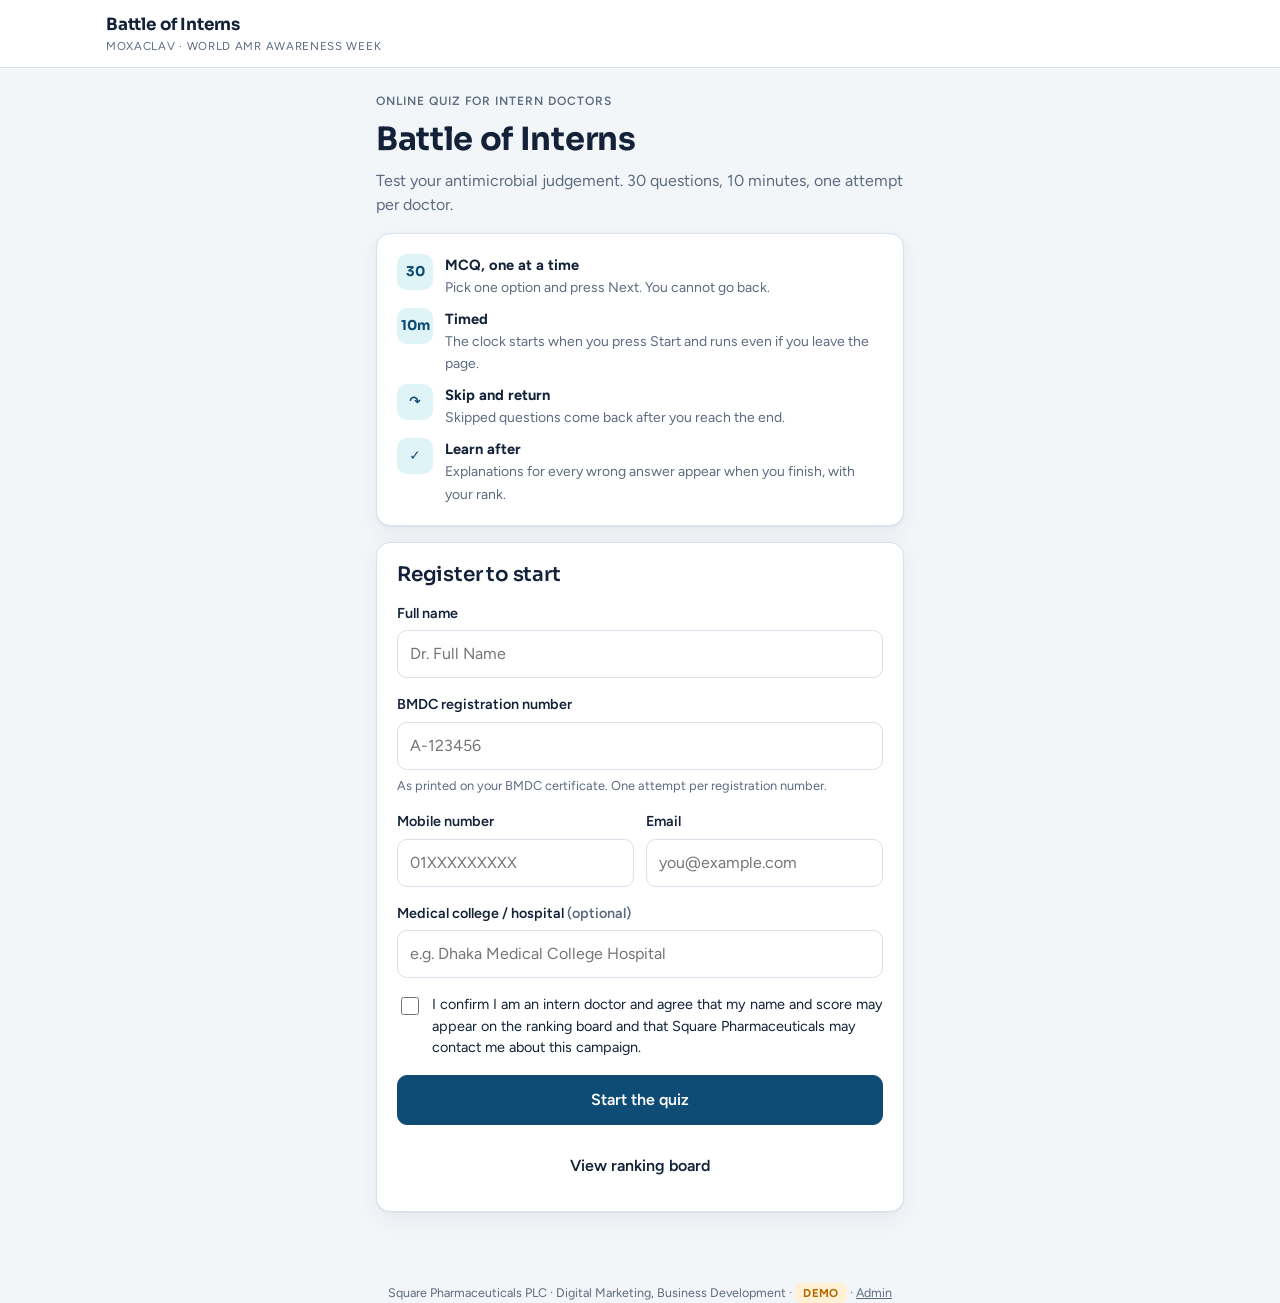
==== index.html @ dc99b6e1 "Serve the demo on GitHub Pages at the project root Co-Authored-By: Claude Fable 5.1 <noreply@anthrop" ====
<!doctype html>
<html lang="en">
<head>
<meta charset="utf-8">
<meta name="viewport" content="width=device-width, initial-scale=1, viewport-fit=cover">
<meta name="robots" content="noindex">
<title>Battle of Interns (demo)</title>
<link rel="stylesheet" href="https://fonts.googleapis.com/css2?family=Sora:wght@600;700&family=Figtree:wght@400;500;600&display=swap">
<style>
/* Battle of Interns. Layout: one centred column (560px) for the quiz flow, a wider
   column (1100px) for admin. Clinical, quiet surfaces; one accent for actions. */
:root {
  --bg: #f3f6f9;
  --surface: #ffffff;
  --surface-2: #e9eef4;
  --fg: #132238;
  --muted: #5d6b80;
  --line: #d9e0ea;
  --primary: #0f4c75;
  --primary-ink: #ffffff;
  --accent: #1b9aaa;
  --accent-soft: #dff4f6;
  --good: #1b7f4b;
  --good-soft: #e3f4ea;
  --warn: #b26a00;
  --warn-soft: #fff1d6;
  --bad: #b42323;
  --bad-soft: #fde8e8;
  --shadow: 0 1px 2px rgba(19, 34, 56, 0.06), 0 8px 24px rgba(19, 34, 56, 0.06);
  --font-display: "Sora", "Segoe UI", system-ui, sans-serif;
  --font-body: "Figtree", "Segoe UI", system-ui, sans-serif;
  --radius: 14px;
}
@media (prefers-color-scheme: dark) {
  :root:not([data-theme="light"]) {
    --bg: #0e1520; --surface: #172131; --surface-2: #1f2b3d; --fg: #e7edf5; --muted: #9aa8bc;
    --line: #2a3850; --primary: #3f8fc4; --primary-ink: #ffffff; --accent: #4fc3cf; --accent-soft: #15353b;
    --good: #4ccb86; --good-soft: #163626; --warn: #f0b24a; --warn-soft: #3a2a0d; --bad: #f08080; --bad-soft: #3d1a1a;
    --shadow: 0 1px 2px rgba(0,0,0,.4), 0 8px 24px rgba(0,0,0,.35);
    color-scheme: dark;
  }
}
:root[data-theme="dark"] {
  --bg: #0e1520; --surface: #172131; --surface-2: #1f2b3d; --fg: #e7edf5; --muted: #9aa8bc;
  --line: #2a3850; --primary: #3f8fc4; --primary-ink: #ffffff; --accent: #4fc3cf; --accent-soft: #15353b;
  --good: #4ccb86; --good-soft: #163626; --warn: #f0b24a; --warn-soft: #3a2a0d; --bad: #f08080; --bad-soft: #3d1a1a;
  --shadow: 0 1px 2px rgba(0,0,0,.4), 0 8px 24px rgba(0,0,0,.35);
  color-scheme: dark;
}

* { box-sizing: border-box; }
html, body { height: 100%; }
body {
  margin: 0; background: var(--bg); color: var(--fg);
  font-family: var(--font-body); font-size: 16px; line-height: 1.5;
  -webkit-font-smoothing: antialiased;
}
h1, h2, h3 { font-family: var(--font-display); line-height: 1.2; margin: 0; text-wrap: balance; letter-spacing: -0.01em; }
h1 { font-size: 1.75rem; font-weight: 700; }
h2 { font-size: 1.25rem; font-weight: 600; }
h3 { font-size: 1rem; font-weight: 600; }
p { margin: 0; }
a { color: var(--primary); }
button { font: inherit; }
:focus-visible { outline: 3px solid var(--accent); outline-offset: 2px; }
.num { font-variant-numeric: tabular-nums; }
.muted { color: var(--muted); }
.small { font-size: 0.875rem; }
.eyebrow { font-size: 0.75rem; text-transform: uppercase; letter-spacing: 0.08em; font-weight: 600; color: var(--muted); }

/* Shell */
.topbar {
  position: sticky; top: env(safe-area-inset-top, 0px); z-index: 5;
  background: var(--surface); border-bottom: 1px solid var(--line);
}
.topbar-in {
  max-width: 1100px; margin: 0 auto; padding: 12px 16px;
  display: flex; align-items: center; justify-content: space-between; gap: 12px;
}
.brand { display: flex; flex-direction: column; gap: 1px; min-width: 0; }
.brand-name { font-family: var(--font-display); font-weight: 700; font-size: 1.05rem; letter-spacing: -0.01em; }
.brand-sub { font-size: 0.72rem; color: var(--muted); letter-spacing: 0.06em; text-transform: uppercase; }
.topbar .pill { flex-shrink: 0; }
.wrap { max-width: 560px; margin: 0 auto; padding-block: 24px 48px; padding-inline: 16px; }
.wrap.wide { max-width: 1100px; }
.stack { display: flex; flex-direction: column; gap: 16px; }
.stack-sm { display: flex; flex-direction: column; gap: 8px; }
.row { display: flex; gap: 12px; align-items: center; flex-wrap: wrap; }
.row.between { justify-content: space-between; }
.row.end { justify-content: flex-end; }
.grow { flex: 1 1 auto; min-width: 0; }

.card { background: var(--surface); border: 1px solid var(--line); border-radius: var(--radius); padding: 20px; box-shadow: var(--shadow); }
.card.flat { box-shadow: none; }
.card.tint { background: var(--accent-soft); border-color: transparent; box-shadow: none; }

/* Buttons */
.btn {
  display: inline-flex; align-items: center; justify-content: center; gap: 8px;
  padding: 12px 18px; border-radius: 10px; border: 1px solid var(--line);
  background: var(--surface); color: var(--fg); font-weight: 600; cursor: pointer;
  text-decoration: none; min-height: 44px; transition: background .15s, transform .05s;
}
.btn:hover { background: var(--surface-2); }
.btn:active { transform: translateY(1px); }
.btn:disabled { opacity: .5; cursor: not-allowed; }
.btn.primary { background: var(--primary); border-color: var(--primary); color: var(--primary-ink); }
.btn.primary:hover { filter: brightness(1.08); background: var(--primary); }
.btn.danger { color: var(--bad); border-color: var(--bad); background: transparent; }
.btn.danger:hover { background: var(--bad-soft); }
.btn.ghost { border-color: transparent; background: transparent; }
.btn.ghost:hover { background: var(--surface-2); }
.btn.sm { padding: 7px 12px; min-height: 34px; font-size: 0.875rem; border-radius: 8px; }
.btn.block { width: 100%; }

/* Forms */
.field { display: flex; flex-direction: column; gap: 6px; }
.field label { font-weight: 600; font-size: 0.9rem; }
.field .hint { font-size: 0.8rem; color: var(--muted); }
.field .err { font-size: 0.8rem; color: var(--bad); }
.input, select.input, textarea.input {
  width: 100%; padding: 11px 12px; border-radius: 10px; border: 1px solid var(--line);
  background: var(--surface); color: var(--fg); font: inherit; min-height: 44px;
}
textarea.input { min-height: 88px; resize: vertical; }
.input:focus { border-color: var(--accent); outline: none; box-shadow: 0 0 0 3px var(--accent-soft); }
.field.invalid .input { border-color: var(--bad); }
.check { display: flex; gap: 10px; align-items: flex-start; font-size: 0.9rem; }
.check input { width: 18px; height: 18px; margin-top: 3px; flex-shrink: 0; }
.grid-2 { display: grid; grid-template-columns: repeat(2, minmax(0, 1fr)); gap: 12px; }
.grid-3 { display: grid; grid-template-columns: repeat(3, minmax(0, 1fr)); gap: 12px; }
.grid-4 { display: grid; grid-template-columns: repeat(4, minmax(0, 1fr)); gap: 12px; }
@media (max-width: 640px) { .grid-2, .grid-3, .grid-4 { grid-template-columns: 1fr 1fr; } .grid-2 { grid-template-columns: 1fr; } .card { padding: 16px; } }

/* Pills and alerts */
.pill { display: inline-flex; align-items: center; gap: 6px; padding: 4px 10px; border-radius: 999px; font-size: 0.78rem; font-weight: 600; background: var(--surface-2); color: var(--muted); white-space: nowrap; }
.pill.good { background: var(--good-soft); color: var(--good); }
.pill.warn { background: var(--warn-soft); color: var(--warn); }
.pill.bad { background: var(--bad-soft); color: var(--bad); }
.pill.accent { background: var(--accent-soft); color: var(--primary); }
.alert { padding: 12px 14px; border-radius: 10px; font-size: 0.9rem; border: 1px solid transparent; }
.alert.bad { background: var(--bad-soft); color: var(--bad); }
.alert.good { background: var(--good-soft); color: var(--good); }
.alert.warn { background: var(--warn-soft); color: var(--warn); }
.alert.info { background: var(--accent-soft); color: var(--fg); }

/* Welcome */
.hero { display: flex; flex-direction: column; gap: 10px; }
.hero h1 { font-size: 2rem; }
.rules { display: grid; gap: 10px; }
.rule { display: grid; grid-template-columns: 36px 1fr; gap: 12px; align-items: start; font-size: 0.92rem; }
.rule-ic { width: 36px; height: 36px; border-radius: 10px; background: var(--accent-soft); color: var(--primary); display: grid; place-items: center; font-family: var(--font-display); font-weight: 700; font-size: 0.85rem; }

/* Quiz */
.quiz-head { display: flex; align-items: center; justify-content: space-between; gap: 12px; }
.timer { font-family: var(--font-display); font-weight: 700; font-size: 1.5rem; letter-spacing: 0.02em; display: inline-flex; align-items: center; gap: 8px; }
.timer.warn { color: var(--warn); }
.timer.bad { color: var(--bad); }
.timer-dot { width: 8px; height: 8px; border-radius: 50%; background: currentColor; animation: blink 1s steps(2) infinite; }
@keyframes blink { 50% { opacity: 0.25; } }
@media (prefers-reduced-motion: reduce) { .timer-dot { animation: none; } }
.progress { height: 6px; border-radius: 999px; background: var(--surface-2); overflow: hidden; }
.progress > i { display: block; height: 100%; background: var(--accent); width: 0; transition: width .25s; }
.qtext { font-size: 1.1rem; font-weight: 600; line-height: 1.45; }
.options { display: grid; gap: 10px; }
.opt {
  display: grid; grid-template-columns: 32px 1fr; gap: 12px; align-items: center; text-align: left;
  width: 100%; padding: 12px 14px; border-radius: 12px; border: 1.5px solid var(--line);
  background: var(--surface); color: var(--fg); cursor: pointer; font: inherit; line-height: 1.4;
}
.opt:hover { border-color: var(--accent); background: var(--accent-soft); }
.opt .key { width: 32px; height: 32px; border-radius: 8px; background: var(--surface-2); display: grid; place-items: center; font-family: var(--font-display); font-weight: 700; font-size: 0.85rem; }
.opt.selected { border-color: var(--primary); background: var(--accent-soft); }
.opt.selected .key { background: var(--primary); color: var(--primary-ink); }
.opt.correct { border-color: var(--good); background: var(--good-soft); }
.opt.correct .key { background: var(--good); color: #fff; }
.opt.wrong { border-color: var(--bad); background: var(--bad-soft); }
.opt.wrong .key { background: var(--bad); color: #fff; }
.opt[disabled] { cursor: default; }
.qnav { display: flex; gap: 10px; }
.qnav .btn { flex: 1; }
.dots { display: flex; flex-wrap: wrap; gap: 5px; }
.dot { width: 14px; height: 14px; border-radius: 4px; background: var(--surface-2); border: 1px solid var(--line); }
.dot.done { background: var(--accent); border-color: var(--accent); }
.dot.skip { background: var(--warn-soft); border-color: var(--warn); }
.dot.now { outline: 2px solid var(--primary); outline-offset: 1px; }

/* Result */
.score-tile { display: grid; grid-template-columns: auto 1fr; gap: 18px; align-items: center; }
.score-big { font-family: var(--font-display); font-size: 3rem; font-weight: 700; line-height: 1; }
.score-big small { font-size: 1.1rem; color: var(--muted); font-weight: 600; }
.stat-row { display: grid; grid-template-columns: repeat(4, 1fr); gap: 8px; }
.stat { background: var(--surface-2); border-radius: 10px; padding: 10px 4px; text-align: center; min-width: 0; }
.stat b { display: block; font-family: var(--font-display); font-size: 1.1rem; }
.stat span { font-size: 0.72rem; color: var(--muted); text-transform: uppercase; letter-spacing: 0.05em; }
.review { display: grid; gap: 12px; }
.review-item { border-left: 3px solid var(--bad); padding-left: 14px; display: grid; gap: 8px; }
.review-item.ok { border-left-color: var(--good); }
.review-item .explain { background: var(--surface-2); border-radius: 10px; padding: 10px 12px; font-size: 0.9rem; }
.tabs { display: flex; gap: 4px; border-bottom: 1px solid var(--line); overflow-x: auto; }
.tab { padding: 10px 14px; border: 0; background: transparent; color: var(--muted); font-weight: 600; cursor: pointer; border-bottom: 2px solid transparent; margin-bottom: -1px; white-space: nowrap; }
.tab.active { color: var(--primary); border-bottom-color: var(--primary); }

/* Leaderboard */
.board { display: grid; gap: 6px; }
.board-row { display: grid; grid-template-columns: 40px 1fr auto; gap: 12px; align-items: center; padding: 10px 12px; border-radius: 10px; background: var(--surface); border: 1px solid var(--line); }
.board-row.me { border-color: var(--primary); background: var(--accent-soft); }
.board-row .rank { font-family: var(--font-display); font-weight: 700; color: var(--muted); }
.board-row.top .rank { color: var(--warn); }
.board-row .who { min-width: 0; }
.board-row .who b { display: block; overflow: hidden; text-overflow: ellipsis; white-space: nowrap; }
.board-row .who span { font-size: 0.78rem; color: var(--muted); }
.board-row .sc { text-align: right; }
.board-row .sc b { font-family: var(--font-display); font-size: 1.1rem; display: block; }
.board-row .sc span { font-size: 0.75rem; color: var(--muted); }

/* Tables (admin) */
.table-wrap { overflow-x: auto; border: 1px solid var(--line); border-radius: 10px; }
table { width: 100%; border-collapse: collapse; font-size: 0.875rem; }
th, td { padding: 10px 12px; text-align: left; border-bottom: 1px solid var(--line); vertical-align: top; }
th { font-size: 0.72rem; text-transform: uppercase; letter-spacing: 0.06em; color: var(--muted); background: var(--surface-2); white-space: nowrap; }
tr:last-child td { border-bottom: 0; }
td.actions { white-space: nowrap; }
.bar { height: 6px; background: var(--surface-2); border-radius: 999px; overflow: hidden; min-width: 80px; }
.bar > i { display: block; height: 100%; background: var(--good); }
.bar.low > i { background: var(--bad); }
.bar.mid > i { background: var(--warn); }
.kpi { background: var(--surface); border: 1px solid var(--line); border-radius: 12px; padding: 14px 16px; }
.kpi b { font-family: var(--font-display); font-size: 1.6rem; display: block; }
.kpi span { font-size: 0.78rem; color: var(--muted); }

/* Modal (in-page confirm) */
.modal-bg { position: fixed; inset: 0; background: rgba(10, 18, 30, 0.55); display: grid; place-items: center; z-index: 50; padding: 16px; }
.modal { background: var(--surface); border-radius: 16px; padding: 22px; max-width: 420px; width: 100%; box-shadow: var(--shadow); display: grid; gap: 14px; }
.toast { position: fixed; left: 50%; bottom: calc(20px + env(safe-area-inset-bottom, 0px)); transform: translateX(-50%); background: var(--fg); color: var(--bg); padding: 10px 16px; border-radius: 10px; font-size: 0.9rem; z-index: 60; max-width: calc(100% - 32px); }

.footer { text-align: center; font-size: 0.78rem; color: var(--muted); padding-top: 24px; }
.footer a { color: var(--muted); }
.demo-badge { font-size: 0.72rem; font-weight: 700; padding: 3px 8px; border-radius: 6px; background: var(--warn-soft); color: var(--warn); letter-spacing: .04em; }

</style>
</head>
<body>
<div id="app"><main class="wrap"><div class="card"><p class="muted">Loading the quiz...</p></div></main></div>
<script>window.BOI_SEED_QUESTIONS = [{"text": "Antimicrobial resistance (AMR) occurs when:", "options": {"A": "The patient becomes tolerant to an antibiotic after repeated use", "B": "Microorganisms change so that antimicrobials no longer work against them", "C": "The immune system stops responding to an infection", "D": "An antibiotic degrades before reaching the site of infection"}, "correct": "B", "explanation": "AMR is a property of the microbe, not the patient. Bacteria, viruses, fungi and parasites evolve mechanisms that make the drugs designed to kill them ineffective."}, {"text": "World AMR Awareness Week is observed every year during:", "options": {"A": "1 to 7 April", "B": "18 to 24 November", "C": "10 to 16 October", "D": "24 to 30 January"}, "correct": "B", "explanation": "WHO marks World AMR Awareness Week from 18 to 24 November each year to raise awareness and encourage best practices among the public, health workers and policy makers."}, {"text": "The role of clavulanic acid in amoxicillin-clavulanate is to:", "options": {"A": "Extend the half-life of amoxicillin", "B": "Improve the oral absorption of amoxicillin", "C": "Inhibit bacterial beta-lactamase enzymes", "D": "Reduce the renal excretion of amoxicillin"}, "correct": "C", "explanation": "Clavulanic acid has little antibacterial activity of its own. It irreversibly binds and inactivates many beta-lactamases, protecting amoxicillin from hydrolysis."}, {"text": "Amoxicillin kills bacteria by:", "options": {"A": "Inhibiting protein synthesis at the 30S ribosomal subunit", "B": "Inhibiting cell wall synthesis by binding penicillin-binding proteins", "C": "Inhibiting DNA gyrase", "D": "Disrupting the bacterial cell membrane"}, "correct": "B", "explanation": "Like all beta-lactams, amoxicillin binds penicillin-binding proteins and blocks peptidoglycan cross-linking, leading to cell lysis. It is bactericidal."}, {"text": "Which organism is intrinsically resistant to amoxicillin-clavulanate?", "options": {"A": "Streptococcus pneumoniae", "B": "Haemophilus influenzae", "C": "Pseudomonas aeruginosa", "D": "Moraxella catarrhalis"}, "correct": "C", "explanation": "Pseudomonas aeruginosa is intrinsically resistant to amoxicillin-clavulanate because of its outer membrane permeability, efflux pumps and chromosomal AmpC beta-lactamase, which clavulanate does not inhibit."}, {"text": "Which of the following is NOT one of the ESKAPE pathogens?", "options": {"A": "Klebsiella pneumoniae", "B": "Acinetobacter baumannii", "C": "Streptococcus pyogenes", "D": "Enterococcus faecium"}, "correct": "C", "explanation": "ESKAPE stands for Enterococcus faecium, Staphylococcus aureus, Klebsiella pneumoniae, Acinetobacter baumannii, Pseudomonas aeruginosa and Enterobacter species. Group A Streptococcus remains universally penicillin susceptible."}, {"text": "In the WHO AWaRe classification, amoxicillin-clavulanate belongs to the:", "options": {"A": "Access group", "B": "Watch group", "C": "Reserve group", "D": "Not recommended group"}, "correct": "A", "explanation": "Amoxicillin-clavulanate is an Access antibiotic: a first or second choice for common infections with a lower resistance potential than Watch agents such as fluoroquinolones and third-generation cephalosporins."}, {"text": "The 2024 UN General Assembly political declaration on AMR set a global target that, by 2030, at least what share of human antibiotic use should come from the WHO Access group?", "options": {"A": "50%", "B": "60%", "C": "70%", "D": "90%"}, "correct": "C", "explanation": "The declaration targets at least 70% of human antibiotic consumption from Access group antibiotics by 2030, raising the earlier WHO target of 60%."}, {"text": "The most common adverse effect of oral amoxicillin-clavulanate is:", "options": {"A": "Cholestatic jaundice", "B": "Gastrointestinal upset including diarrhoea", "C": "Stevens-Johnson syndrome", "D": "Interstitial nephritis"}, "correct": "B", "explanation": "Diarrhoea, nausea and abdominal discomfort are the most frequent complaints and are largely clavulanate related. Taking the dose at the start of a meal reduces GI intolerance."}, {"text": "Clavulanate-associated cholestatic hepatitis is more likely in patients who are:", "options": {"A": "Young, female and on a short course", "B": "Older, male and on a prolonged course", "C": "Children under 5 years", "D": "Patients with renal impairment"}, "correct": "B", "explanation": "Hepatotoxicity is rare but risk rises with age over 65, male sex and courses longer than about two weeks. Onset can be delayed up to six weeks after stopping the drug."}, {"text": "Extended-spectrum beta-lactamase (ESBL) producing Enterobacterales are typically resistant to:", "options": {"A": "Third-generation cephalosporins", "B": "Carbapenems", "C": "Nitrofurantoin", "D": "Fosfomycin"}, "correct": "A", "explanation": "ESBLs hydrolyse penicillins and first to third-generation cephalosporins. Carbapenems remain the treatment of choice for serious ESBL infections, which is why their use must be protected."}, {"text": "Which class of beta-lactamase is NOT inhibited by clavulanic acid?", "options": {"A": "TEM-1 penicillinase", "B": "Staphylococcal penicillinase", "C": "Chromosomal AmpC (class C)", "D": "SHV-1"}, "correct": "C", "explanation": "Clavulanate inhibits most class A enzymes (TEM, SHV, CTX-M, staphylococcal penicillinase) but not class C AmpC enzymes or metallo-beta-lactamases. This explains failures against Enterobacter, Citrobacter and Serratia."}, {"text": "A 24-year-old presents with runny nose, sore throat and cough for three days, no fever, normal chest. The most appropriate management is:", "options": {"A": "Amoxicillin for 5 days", "B": "Amoxicillin-clavulanate for 7 days", "C": "Azithromycin for 3 days", "D": "Symptomatic treatment without antibiotics"}, "correct": "D", "explanation": "This is a viral upper respiratory tract infection. Antibiotics offer no benefit and add adverse effects and resistance pressure. Safety-netting advice is the correct prescription."}, {"text": "In acute otitis media, amoxicillin-clavulanate rather than plain amoxicillin is preferred when the child:", "options": {"A": "Is under 2 years old", "B": "Has received amoxicillin within the past 30 days or has concurrent purulent conjunctivitis", "C": "Has a fever above 38 degrees", "D": "Has bilateral ear involvement"}, "correct": "B", "explanation": "Recent amoxicillin exposure, purulent conjunctivitis (suggesting beta-lactamase producing H. influenzae) or recurrent AOM unresponsive to amoxicillin are the accepted indications for adding clavulanate."}, {"text": "For acute bacterial rhinosinusitis in adults, the IDSA recommends as first-line empiric therapy:", "options": {"A": "Amoxicillin-clavulanate", "B": "Azithromycin", "C": "Ciprofloxacin", "D": "Cefixime"}, "correct": "A", "explanation": "Amoxicillin-clavulanate is recommended over amoxicillin alone because of increasing beta-lactamase production in H. influenzae and M. catarrhalis. Macrolides are not recommended due to high pneumococcal resistance."}, {"text": "A teenager with sore throat, fever and lymphadenopathy develops a widespread maculopapular rash a few days after starting amoxicillin. The most likely explanation is:", "options": {"A": "True IgE-mediated penicillin allergy", "B": "Infectious mononucleosis", "C": "Scarlet fever", "D": "Drug-induced lupus"}, "correct": "B", "explanation": "Aminopenicillins given during Epstein-Barr virus infection commonly cause a non-allergic rash. It does not indicate penicillin allergy, and the patient should not be labelled as allergic."}, {"text": "A patient reports anaphylaxis to penicillin. Which statement is correct?", "options": {"A": "Amoxicillin-clavulanate can be given safely because clavulanate is not a penicillin", "B": "All penicillins including amoxicillin-clavulanate should be avoided", "C": "Only intravenous penicillins need to be avoided", "D": "A test dose of amoxicillin can be given on the ward without precautions"}, "correct": "B", "explanation": "A history of anaphylaxis to any penicillin contraindicates all penicillins. Cross-reactivity with cephalosporins is low (about 2%) and depends on side-chain similarity, but allergy testing or specialist advice is advised before use."}, {"text": "Beta-lactam antibiotics show time-dependent killing. This means efficacy depends mostly on:", "options": {"A": "The peak serum concentration", "B": "The total daily dose given once a day", "C": "The time the free drug concentration stays above the MIC", "D": "The area under the curve to MIC ratio only"}, "correct": "C", "explanation": "For beta-lactams, the percentage of the dosing interval during which free drug exceeds the MIC (fT>MIC) predicts response. Divided doses at correct intervals matter more than large single doses."}, {"text": "The preferred oral prophylactic antibiotic after a human or animal bite is:", "options": {"A": "Cephalexin", "B": "Azithromycin", "C": "Amoxicillin-clavulanate", "D": "Metronidazole alone"}, "correct": "C", "explanation": "Amoxicillin-clavulanate covers Pasteurella multocida, Eikenella corrodens, streptococci, staphylococci and oral anaerobes. Cephalexin and macrolides miss Pasteurella or Eikenella."}, {"text": "Which antibiotic classes carry the highest risk of Clostridioides difficile infection?", "options": {"A": "Nitrofurantoin and fosfomycin", "B": "Clindamycin, fluoroquinolones and cephalosporins", "C": "Doxycycline and minocycline", "D": "Aminoglycosides"}, "correct": "B", "explanation": "Clindamycin, fluoroquinolones and broad-spectrum cephalosporins most strongly disrupt colonic flora. Treatment of C. difficile infection is oral vancomycin or fidaxomicin, not metronidazole, in current guidelines."}, {"text": "The 'Start Smart, Then Focus' stewardship principle requires a documented review of every antibiotic prescription at:", "options": {"A": "24 hours", "B": "48 to 72 hours", "C": "5 days", "D": "End of the course"}, "correct": "B", "explanation": "At 48 to 72 hours, with culture results and clinical response available, the prescriber should stop, switch IV to oral, change, continue or move to outpatient therapy, and document the decision."}, {"text": "For amoxicillin-clavulanate, dose adjustment is required when creatinine clearance falls below:", "options": {"A": "80 mL/min", "B": "60 mL/min", "C": "30 mL/min", "D": "No adjustment is ever needed"}, "correct": "C", "explanation": "Below 30 mL/min the dosing interval is extended, and the 875/125 mg and extended-release presentations should not be used. Both components are renally cleared."}, {"text": "A patient on warfarin is prescribed amoxicillin-clavulanate for a week. What should you anticipate?", "options": {"A": "A fall in INR requiring a higher warfarin dose", "B": "A rise in INR and bleeding risk", "C": "No interaction", "D": "Reduced antibiotic efficacy"}, "correct": "B", "explanation": "Antibiotics, including amoxicillin, can potentiate warfarin by reducing vitamin K producing gut flora and through illness itself. Monitor INR during and after the course."}, {"text": "Co-prescribing penicillins with methotrexate can cause:", "options": {"A": "Reduced methotrexate efficacy", "B": "Methotrexate toxicity due to reduced renal clearance", "C": "Reduced amoxicillin absorption", "D": "No clinically relevant interaction"}, "correct": "B", "explanation": "Penicillins compete with methotrexate for renal tubular secretion, raising methotrexate levels. Patients on high-dose methotrexate need close monitoring or an alternative antibiotic."}, {"text": "For an outpatient with community-acquired pneumonia and comorbidities such as diabetes, the ATS/IDSA 2019 guideline recommends:", "options": {"A": "Azithromycin alone", "B": "Amoxicillin-clavulanate or a cephalosporin plus a macrolide or doxycycline", "C": "Ciprofloxacin alone", "D": "Cotrimoxazole"}, "correct": "B", "explanation": "Combination therapy with a beta-lactam (amoxicillin-clavulanate or cefpodoxime/cefuroxime) plus a macrolide or doxycycline, or a respiratory fluoroquinolone as an alternative, is recommended for patients with comorbidities."}, {"text": "The 'One Health' approach to AMR recognises that resistance spreads between:", "options": {"A": "Hospitals and clinics only", "B": "Humans, animals and the environment", "C": "Developed and developing countries", "D": "Gram-positive and Gram-negative bacteria"}, "correct": "B", "explanation": "Antibiotic use in agriculture, aquaculture and veterinary practice, together with pharmaceutical and sewage waste in water, drives resistance that reaches people. AMR cannot be controlled in human medicine alone."}, {"text": "For uncomplicated cystitis in a non-pregnant woman, which is NOT a recommended first-line option?", "options": {"A": "Nitrofurantoin", "B": "Fosfomycin single dose", "C": "Amoxicillin-clavulanate", "D": "Trimethoprim-sulfamethoxazole where resistance is low"}, "correct": "C", "explanation": "Amoxicillin-clavulanate has lower cure rates in cystitis and more collateral damage to gut flora, so it is reserved for cases guided by culture. Nitrofurantoin, fosfomycin and pivmecillinam are preferred."}, {"text": "Group A streptococcal pharyngitis is still treated first-line with penicillin or amoxicillin because:", "options": {"A": "Macrolides are too expensive", "B": "No clinically significant penicillin resistance has ever been documented in Streptococcus pyogenes", "C": "Amoxicillin covers Epstein-Barr virus as well", "D": "Cephalosporins are contraindicated in children"}, "correct": "B", "explanation": "S. pyogenes remains uniformly susceptible to penicillin, so narrow-spectrum penicillin V or amoxicillin is the stewardship-appropriate choice. Macrolide resistance, by contrast, is increasing."}, {"text": "According to the Lancet GRAM study, bacterial AMR was directly responsible for approximately how many deaths worldwide in 2019?", "options": {"A": "127,000", "B": "500,000", "C": "1.27 million", "D": "10 million"}, "correct": "C", "explanation": "An estimated 1.27 million deaths were directly attributable to bacterial AMR in 2019, with 4.95 million deaths associated with it. South Asia carries one of the highest burdens."}, {"text": "Which statement about antibiotic course length reflects current evidence?", "options": {"A": "Courses must always be completed for 10 to 14 days to prevent resistance", "B": "Shorter courses, such as 5 days for community-acquired pneumonia, are as effective and reduce resistance", "C": "Stopping antibiotics early never causes harm", "D": "Course length has no relation to resistance"}, "correct": "B", "explanation": "Trials across pneumonia, cellulitis, pyelonephritis and intra-abdominal infection show shorter, guideline-defined courses are equally effective. Prolonged exposure selects resistant organisms."}];</script>
<script>
/* Demo adapter: same functions as api-remote.js, but everything is kept in this browser's
   localStorage. Used only for the standalone demo page. Nothing is sent anywhere. */
window.BOI_API = (function () {
  "use strict";
  const KEY = "boi_demo_v2";
  const uid = () => Math.random().toString(36).slice(2, 10) + Date.now().toString(36);
  const delay = (v) => new Promise((r) => setTimeout(() => r(v), 120));
  const fail = (m) => { throw new Error(m); };
  const norm = (s) => String(s || "").trim();
  const normBmdc = (s) => norm(s).toUpperCase().replace(/\s+/g, "").replace(/^([A-Z]+)-?(\d+)$/, "$1-$2");
  const normPhone = (s) => norm(s).replace(/[\s-]/g, "").replace(/^\+?88/, "");

  function seed() {
    const questions = (window.BOI_SEED_QUESTIONS || []).map((q, i) => ({ id: "q" + (i + 1), text: q.text, options: q.options, correct: q.correct, explanation: q.explanation, active: true }));
    const db = {
      settings: { campaignName: "Battle of Interns", sponsor: "Moxaclav", durationSec: 600, questionCount: 30, shuffle: true, leaderboardPublic: true, manualClosed: false, openAt: null, closeAt: null },
      adminPassword: "admin123", questions, participants: [], attempts: [],
    };
    // A few sample finishers so the ranking board is not empty in the demo. Admin > Settings > Clear all participants removes them.
    const samples = [["Dr. Tanvir Ahmed", "Dhaka Medical College Hospital", 27, 412], ["Dr. Nusrat Jahan", "Sir Salimullah Medical College", 26, 388], ["Dr. Rafiul Islam", "Chittagong Medical College", 26, 455], ["Dr. Farhana Haque", "Mymensingh Medical College", 24, 501], ["Dr. Sabbir Hossain", "Rajshahi Medical College", 22, 530], ["Dr. Mehzabin Chowdhury", "Sylhet MAG Osmani Medical College", 19, 572]];
    samples.forEach(([name, inst, score, secs], i) => {
      const pid = "sample" + i, now = Date.now() - (i + 1) * 3600 * 1000;
      db.participants.push({ id: pid, token: "t_" + pid, name, email: "sample" + (i + 1) + "@example.com", bmdc: "A-" + (100001 + i), phone: "017000000" + (10 + i), institution: inst + " (sample)", registeredAt: now });
      const order = questions.map((q) => q.id);
      const answers = {}; let wrongLeft = order.length - score;
      order.forEach((qid) => { const q = questions.find((x) => x.id === qid); if (wrongLeft > 0 && Math.random() < 0.35) { answers[qid] = ["A", "B", "C", "D"].find((k) => k !== q.correct); wrongLeft--; } else answers[qid] = q.correct; });
      // adjust if randomness left too few wrongs
      for (const qid of order) { if (wrongLeft <= 0) break; const q = questions.find((x) => x.id === qid); if (answers[qid] === q.correct) { answers[qid] = ["A", "B", "C", "D"].find((k) => k !== q.correct); wrongLeft--; } }
      const a = { id: "a_" + pid, participantId: pid, startedAt: now, endsAt: now + 600000, order, answers, tabSwitches: i === 4 ? 5 : 0, status: "completed", submittedAt: now + secs * 1000 };
      Object.assign(a, scoreAttempt(db, a));
      db.attempts.push(a);
    });
    return db;
  }
  function load() { try { const s = JSON.parse(localStorage.getItem(KEY)); if (s && s.questions) return s; } catch (e) {} const db = seed(); save(db); return db; }
  function save(db) { try { localStorage.setItem(KEY, JSON.stringify(db)); } catch (e) {} }

  function status(s) {
    const now = Date.now();
    if (s.manualClosed) return "closed";
    if (s.openAt && now < s.openAt) return "not_started";
    if (s.closeAt && now >= s.closeAt) return "closed";
    return "open";
  }
  function publicSettings(db) { const s = db.settings; return { campaignName: s.campaignName, sponsor: s.sponsor, durationSec: s.durationSec, questionCount: Math.min(s.questionCount, db.questions.filter((q) => q.active).length) || s.questionCount, leaderboardPublic: s.leaderboardPublic, status: status(s), demo: true }; }
  function scoreAttempt(db, a) {
    let correct = 0, wrong = 0, skipped = 0;
    for (const qid of a.order) { const q = db.questions.find((x) => x.id === qid); const ans = a.answers[qid]; if (!ans) skipped++; else if (q && ans === q.correct) correct++; else wrong++; }
    const timeTakenSec = Math.min(Math.round((a.submittedAt - a.startedAt) / 1000), Math.round((a.endsAt - a.startedAt) / 1000));
    return { score: correct, correct, wrong, skipped, total: a.order.length, timeTakenSec };
  }
  function ranked(db) {
    return db.attempts.filter((a) => a.status === "completed").sort((x, y) => y.score - x.score || x.timeTakenSec - y.timeTakenSec || x.submittedAt - y.submittedAt)
      .map((a, i) => ({ a, p: db.participants.find((p) => p.id === a.participantId), rank: i + 1 }));
  }
  function result(db, a, p) {
    const r = ranked(db).find((x) => x.a.id === a.id);
    const review = a.order.map((qid, i) => { const q = db.questions.find((x) => x.id === qid) || { text: "(question removed)", options: {}, correct: "", explanation: "" }; const ya = a.answers[qid] || null; return { number: i + 1, id: qid, text: q.text, options: ["A", "B", "C", "D"].filter((k) => q.options[k]).map((k) => ({ key: k, text: q.options[k] })), correct: q.correct, yourAnswer: ya, isCorrect: ya === q.correct, explanation: q.explanation }; });
    return { completed: true, name: p.name, score: a.score, total: a.total, correct: a.correct, wrong: a.wrong, skipped: a.skipped, timeTakenSec: a.timeTakenSec, rank: r ? r.rank : null, totalParticipants: db.attempts.filter((x) => x.status === "completed").length, review };
  }
  function pByToken(db, token) { const p = db.participants.find((x) => x.token === token); if (!p) fail("Registration not found. Please register again."); return p; }
  function adminCheck(db, token) { if (!token || token !== db._adminToken) fail("Unauthorised. Please sign in."); }
  const csvCell = (v) => { const s = String(v ?? ""); return /[",\n]/.test(s) ? '"' + s.replace(/"/g, '""') + '"' : s; };
  const csv = (rows) => rows.map((r) => r.map(csvCell).join(",")).join("\r\n");

  return {
    async getSettings() { return delay(publicSettings(load())); },

    async register(d) {
      const db = load();
      if (status(db.settings) !== "open") fail("Registration is closed.");
      const bmdc = normBmdc(d.bmdc), phone = normPhone(d.phone), email = norm(d.email).toLowerCase();
      const existing = db.participants.find((p) => p.bmdc === bmdc || p.email === email || p.phone === phone);
      if (existing) {
        const a = db.attempts.find((x) => x.participantId === existing.id);
        if (a && a.status === "completed") fail("This BMDC number, phone or email has already completed the quiz. Only one attempt is allowed.");
        if (existing.bmdc === bmdc && existing.phone === phone) return delay({ token: existing.token, resumed: true });
        fail("These details are already registered. Use the same device you started on, or contact the organisers.");
      }
      const p = { id: uid(), token: "t_" + uid(), name: norm(d.name), email, bmdc, phone, institution: norm(d.institution), registeredAt: Date.now() };
      db.participants.push(p); save(db);
      return delay({ token: p.token, resumed: false });
    },

    async startAttempt(token) {
      const db = load(); const p = pByToken(db, token);
      let a = db.attempts.find((x) => x.participantId === p.id);
      if (a && a.status === "completed") fail("You have already completed the quiz.");
      if (!a) {
        const active = db.questions.filter((q) => q.active);
        if (!active.length) fail("No questions are available yet.");
        let order = active.map((q) => q.id);
        if (db.settings.shuffle) order.sort(() => Math.random() - 0.5);
        order = order.slice(0, db.settings.questionCount);
        const now = Date.now();
        a = { id: uid(), participantId: p.id, startedAt: now, endsAt: now + db.settings.durationSec * 1000, order, answers: {}, tabSwitches: 0, status: "in_progress" };
        db.attempts.push(a); save(db);
      }
      const questions = a.order.map((qid) => { const q = db.questions.find((x) => x.id === qid); return { id: qid, text: q ? q.text : "(removed)", options: q ? ["A", "B", "C", "D"].filter((k) => q.options[k]).map((k) => ({ key: k, text: q.options[k] })) : [] }; });
      return delay({ attemptId: a.id, startedAt: a.startedAt, endsAt: a.endsAt, durationSec: db.settings.durationSec, questions, answers: a.answers, tabSwitches: a.tabSwitches, serverNow: Date.now() });
    },

    async saveProgress(token, { answers, tabSwitches }) {
      const db = load(); const p = pByToken(db, token); const a = db.attempts.find((x) => x.participantId === p.id && x.status === "in_progress");
      if (!a) return { ok: true };
      a.answers = Object.assign({}, a.answers, answers || {}); a.tabSwitches = Math.max(a.tabSwitches, tabSwitches || 0); save(db); return { ok: true };
    },

    async submitAttempt(token, { answers, tabSwitches }) {
      const db = load(); const p = pByToken(db, token); const a = db.attempts.find((x) => x.participantId === p.id);
      if (!a) fail("No attempt found.");
      if (a.status !== "completed") {
        a.answers = Object.assign({}, a.answers, answers || {}); a.tabSwitches = Math.max(a.tabSwitches, tabSwitches || 0);
        a.submittedAt = Date.now(); a.status = "completed"; Object.assign(a, scoreAttempt(db, a)); save(db);
      }
      return delay(result(db, a, p));
    },

    async getResult(token) {
      const db = load(); const p = pByToken(db, token); const a = db.attempts.find((x) => x.participantId === p.id);
      if (!a || a.status !== "completed") return { completed: false };
      return delay(result(db, a, p));
    },

    async getLeaderboard(token) {
      const db = load();
      if (!db.settings.leaderboardPublic && !db._adminToken) fail("The ranking board is not public.");
      const me = token ? db.participants.find((p) => p.token === token) : null;
      const all = ranked(db);
      const rows = all.slice(0, 50).map((x) => ({ rank: x.rank, name: x.p.name, institution: x.p.institution, score: x.a.score, total: x.a.total, timeTakenSec: x.a.timeTakenSec, isMe: !!me && x.p.id === me.id }));
      const mine = me ? all.find((x) => x.p.id === me.id) : null;
      return delay({ rows, totalParticipants: all.length, me: mine ? { rank: mine.rank, name: me.name, score: mine.a.score, total: mine.a.total, timeTakenSec: mine.a.timeTakenSec } : null });
    },

    /* ---- admin ---- */
    async adminLogin(password) { const db = load(); if (password !== db.adminPassword) fail("Wrong password."); db._adminToken = "adm_" + uid(); save(db); return delay({ adminToken: db._adminToken }); },
    async adminLogout() { const db = load(); delete db._adminToken; save(db); },
    async adminStats(t) {
      const db = load(); adminCheck(db, t);
      const done = db.attempts.filter((a) => a.status === "completed");
      const qs = db.questions.map((q) => { let attempts = 0, correct = 0; done.forEach((a) => { if (a.order.includes(q.id)) { attempts++; if (a.answers[q.id] === q.correct) correct++; } }); return { id: q.id, text: q.text, attempts, correct }; });
      return delay({ participants: db.participants.length, completed: done.length, inProgress: db.attempts.length - done.length, total: Math.min(db.settings.questionCount, db.questions.filter((q) => q.active).length), avgScore: done.length ? done.reduce((s, a) => s + a.score, 0) / done.length : 0, avgTimeSec: done.length ? done.reduce((s, a) => s + a.timeTakenSec, 0) / done.length : 0, questionStats: qs });
    },
    async adminQuestions(t) { const db = load(); adminCheck(db, t); return delay(db.questions.map((q) => ({ ...q }))); },
    async adminSaveQuestion(t, q) {
      const db = load(); adminCheck(db, t);
      if (!q.text || !["A", "B", "C", "D"].every((k) => q.options[k]) || !/^[ABCD]$/.test(q.correct)) fail("Fill in the question, all four options and the correct option.");
      if (q.id) { const i = db.questions.findIndex((x) => x.id === q.id); if (i < 0) fail("Question not found."); db.questions[i] = { ...db.questions[i], text: q.text, options: q.options, correct: q.correct, explanation: q.explanation || "", active: !!q.active }; }
      else db.questions.push({ id: "q_" + uid(), text: q.text, options: q.options, correct: q.correct, explanation: q.explanation || "", active: q.active !== false });
      save(db); return { ok: true };
    },
    async adminDeleteQuestion(t, id) { const db = load(); adminCheck(db, t); db.questions = db.questions.filter((q) => q.id !== id); save(db); return { ok: true }; },
    async adminImportQuestions(t, list, replace) {
      const db = load(); adminCheck(db, t);
      if (replace) db.questions = [];
      list.forEach((q) => db.questions.push({ id: "q_" + uid(), text: q.text, options: q.options, correct: q.correct, explanation: q.explanation || "", active: true }));
      save(db); return { count: list.length };
    },
    async adminParticipants(t, { q } = {}) {
      const db = load(); adminCheck(db, t); const s = (q || "").toLowerCase();
      return delay(db.participants.filter((p) => !s || [p.name, p.bmdc, p.phone, p.email, p.institution].some((v) => String(v || "").toLowerCase().includes(s)))
        .sort((a, b) => b.registeredAt - a.registeredAt)
        .map((p) => { const a = db.attempts.find((x) => x.participantId === p.id); return { id: p.id, name: p.name, email: p.email, bmdc: p.bmdc, phone: p.phone, institution: p.institution, registeredAt: p.registeredAt, status: a ? a.status : "registered", score: a && a.score, total: a && a.total, timeTakenSec: a && a.timeTakenSec, tabSwitches: a ? a.tabSwitches : 0, submittedAt: a && a.submittedAt }; }));
    },
    async adminParticipantAnswers(t, id) {
      const db = load(); adminCheck(db, t); const a = db.attempts.find((x) => x.participantId === id); if (!a) fail("No attempt.");
      return delay(a.order.map((qid) => { const q = db.questions.find((x) => x.id === qid) || { text: "(removed)", correct: "" }; return { text: q.text, answer: a.answers[qid] || null, correct: q.correct, isCorrect: a.answers[qid] === q.correct }; }));
    },
    async adminDeleteParticipant(t, id) { const db = load(); adminCheck(db, t); db.participants = db.participants.filter((p) => p.id !== id); db.attempts = db.attempts.filter((a) => a.participantId !== id); save(db); return { ok: true }; },
    async adminExport(t, kind) {
      const db = load(); adminCheck(db, t); const stamp = new Date().toISOString().slice(0, 10);
      if (kind === "answers") {
        const rows = [["name", "bmdc", "question_no", "question", "answer", "correct_option", "is_correct"]];
        db.attempts.filter((a) => a.status === "completed").forEach((a) => { const p = db.participants.find((x) => x.id === a.participantId); a.order.forEach((qid, i) => { const q = db.questions.find((x) => x.id === qid) || { text: "", correct: "" }; rows.push([p.name, p.bmdc, i + 1, q.text, a.answers[qid] || "", q.correct, a.answers[qid] === q.correct ? 1 : 0]); }); });
        return { filename: `battle-of-interns-answers-${stamp}.csv`, csv: csv(rows) };
      }
      const rows = [["rank", "name", "bmdc", "phone", "email", "institution", "registered_at", "status", "score", "total", "time_taken_sec", "tab_switches", "submitted_at"]];
      const rk = ranked(db);
      db.participants.forEach((p) => { const a = db.attempts.find((x) => x.participantId === p.id); const r = rk.find((x) => x.p.id === p.id); rows.push([r ? r.rank : "", p.name, p.bmdc, p.phone, p.email, p.institution, new Date(p.registeredAt).toISOString(), a ? a.status : "registered", a && a.score != null ? a.score : "", a && a.total ? a.total : "", a && a.timeTakenSec != null ? a.timeTakenSec : "", a ? a.tabSwitches : 0, a && a.submittedAt ? new Date(a.submittedAt).toISOString() : ""]); });
      return { filename: `battle-of-interns-participants-${stamp}.csv`, csv: csv(rows) };
    },
    async adminSettings(t) { const db = load(); adminCheck(db, t); return delay({ ...db.settings }); },
    async adminSaveSettings(t, s) { const db = load(); adminCheck(db, t); db.settings = { ...db.settings, ...s }; save(db); return { ok: true }; },
    async adminChangePassword(t, oldPw, newPw) { const db = load(); adminCheck(db, t); if (oldPw !== db.adminPassword) fail("Current password is wrong."); if ((newPw || "").length < 8) fail("New password must be at least 8 characters."); db.adminPassword = newPw; save(db); return { ok: true }; },
    async adminReset(t) { const db = load(); adminCheck(db, t); db.participants = []; db.attempts = []; save(db); return { ok: true }; },
  };
})();

</script>
<script>
/* Battle of Interns. Single-page app: quiz flow + admin panel.
   Talks to window.BOI_API (api-remote.js for the hosted site, api-local.js for the demo). */
(function () {
  "use strict";
  const API = window.BOI_API;
  const $app = document.getElementById("app");
  const esc = (s) => String(s ?? "").replace(/[&<>"']/g, (c) => ({ "&": "&amp;", "<": "&lt;", ">": "&gt;", '"': "&quot;", "'": "&#39;" }[c]));
  const pad = (n) => String(n).padStart(2, "0");
  const mmss = (sec) => `${pad(Math.floor(sec / 60))}:${pad(sec % 60)}`;
  const fmtDate = (ms) => (ms ? new Date(ms).toLocaleString("en-GB", { dateStyle: "medium", timeStyle: "short" }) : "");
  const store = {
    get(k) { try { return localStorage.getItem(k); } catch (e) { return null; } },
    set(k, v) { try { localStorage.setItem(k, v); } catch (e) {} },
    del(k) { try { localStorage.removeItem(k); } catch (e) {} },
  };

  let settings = { campaignName: "Battle of Interns", sponsor: "Moxaclav", durationSec: 600, questionCount: 30, leaderboardPublic: true, status: "open" };
  let toastTimer = null;

  function toast(msg) {
    let t = document.querySelector(".toast");
    if (!t) { t = document.createElement("div"); t.className = "toast"; document.body.appendChild(t); }
    t.textContent = msg; t.hidden = false;
    clearTimeout(toastTimer); toastTimer = setTimeout(() => { t.hidden = true; }, 2600);
  }
  function confirmBox({ title, body, okText = "Confirm", danger = false }) {
    return new Promise((resolve) => {
      const bg = document.createElement("div"); bg.className = "modal-bg";
      bg.innerHTML = `<div class="modal" role="dialog" aria-modal="true"><h2>${esc(title)}</h2><p class="muted">${esc(body)}</p>
        <div class="row end"><button class="btn" data-x="no">Cancel</button><button class="btn ${danger ? "danger" : "primary"}" data-x="yes">${esc(okText)}</button></div></div>`;
      bg.addEventListener("click", (e) => { const x = e.target.getAttribute("data-x"); if (x) { bg.remove(); resolve(x === "yes"); } });
      document.body.appendChild(bg);
    });
  }
  function shell(inner, { wide = false, right = "" } = {}) {
    $app.innerHTML = `
      <header class="topbar"><div class="topbar-in">
        <div class="brand"><span class="brand-name">${esc(settings.campaignName)}</span><span class="brand-sub">${esc(settings.sponsor)} &middot; World AMR Awareness Week</span></div>
        ${right}
      </div></header>
      <main class="wrap ${wide ? "wide" : ""}">${inner}</main>
      <div class="footer">Square Pharmaceuticals PLC &middot; Digital Marketing, Business Development ${settings.demo ? '&middot; <span class="demo-badge">DEMO</span>' : ""} &middot; <a href="#admin">Admin</a></div>`;
  }

  /* ---------------- Routing ---------------- */
  async function route() {
    try { settings = await API.getSettings(); } catch (e) { /* keep defaults */ }
    const h = location.hash.replace("#", "");
    if (h === "admin") return Admin.mount();
    if (h === "board") return Board.mount();
    return Quiz.boot();
  }
  window.addEventListener("hashchange", route);

  /* ---------------- Participant flow ---------------- */
  const Quiz = {
    token: null, attempt: null, answers: {}, queue: [], seen: new Set(), tabSwitches: 0, timerId: null, saveTimer: null, submitting: false,

    async boot() {
      Quiz.stopTimer();
      Quiz.token = store.get("boi_token");
      if (Quiz.token) {
        try {
          const r = await API.getResult(Quiz.token);
          if (r && r.completed) return Quiz.showResult(r);
          return Quiz.start(true);
        } catch (e) { store.del("boi_token"); Quiz.token = null; }
      }
      Quiz.welcome();
    },

    welcome(err) {
      const closed = settings.status !== "open";
      shell(`
        <div class="stack">
          <div class="hero">
            <span class="eyebrow">Online quiz for intern doctors</span>
            <h1>${esc(settings.campaignName)}</h1>
            <p class="muted">Test your antimicrobial judgement. ${settings.questionCount} questions, ${Math.round(settings.durationSec / 60)} minutes, one attempt per doctor.</p>
          </div>
          <div class="card stack">
            <div class="rules">
              <div class="rule"><div class="rule-ic">${settings.questionCount}</div><div><b>MCQ, one at a time</b><br><span class="muted small">Pick one option and press Next. You cannot go back.</span></div></div>
              <div class="rule"><div class="rule-ic">${Math.round(settings.durationSec / 60)}m</div><div><b>Timed</b><br><span class="muted small">The clock starts when you press Start and runs even if you leave the page.</span></div></div>
              <div class="rule"><div class="rule-ic">&#8631;</div><div><b>Skip and return</b><br><span class="muted small">Skipped questions come back after you reach the end.</span></div></div>
              <div class="rule"><div class="rule-ic">&#10003;</div><div><b>Learn after</b><br><span class="muted small">Explanations for every wrong answer appear when you finish, with your rank.</span></div></div>
            </div>
          </div>
          ${closed ? `<div class="alert warn">${settings.status === "not_started" ? "The quiz has not opened yet." : "Registration for this quiz is closed."} ${settings.leaderboardPublic ? '<a href="#board">See the ranking board</a>.' : ""}</div>` : `
          <form class="card stack" id="regForm" novalidate>
            <h2>Register to start</h2>
            ${err ? `<div class="alert bad">${esc(err)}</div>` : ""}
            <div class="field"><label for="f_name">Full name</label><input class="input" id="f_name" name="name" autocomplete="name" placeholder="Dr. Full Name" required></div>
            <div class="field"><label for="f_bmdc">BMDC registration number</label><input class="input" id="f_bmdc" name="bmdc" placeholder="A-123456" autocomplete="off" required><span class="hint">As printed on your BMDC certificate. One attempt per registration number.</span></div>
            <div class="grid-2">
              <div class="field"><label for="f_phone">Mobile number</label><input class="input" id="f_phone" name="phone" inputmode="tel" placeholder="01XXXXXXXXX" required></div>
              <div class="field"><label for="f_email">Email</label><input class="input" id="f_email" name="email" type="email" inputmode="email" placeholder="you@example.com" required></div>
            </div>
            <div class="field"><label for="f_inst">Medical college / hospital <span class="muted">(optional)</span></label><input class="input" id="f_inst" name="institution" placeholder="e.g. Dhaka Medical College Hospital"></div>
            <label class="check"><input type="checkbox" id="f_consent" name="consent" required><span>I confirm I am an intern doctor and agree that my name and score may appear on the ranking board and that Square Pharmaceuticals may contact me about this campaign.</span></label>
            <button class="btn primary block" type="submit" id="btnStart">Start the quiz</button>
            ${settings.leaderboardPublic ? `<a class="btn ghost block" href="#board">View ranking board</a>` : ""}
          </form>`}
        </div>`);
      const form = document.getElementById("regForm");
      if (!form) return;
      form.addEventListener("submit", async (e) => {
        e.preventDefault();
        const d = Object.fromEntries(new FormData(form).entries());
        d.consent = form.consent.checked;
        const problems = Quiz.validate(d);
        form.querySelectorAll(".field").forEach((f) => { f.classList.remove("invalid"); const er = f.querySelector(".err"); if (er) er.remove(); });
        if (Object.keys(problems).length) {
          for (const [k, msg] of Object.entries(problems)) {
            const inp = form.querySelector(`[name="${k}"]`); const f = inp && inp.closest(".field");
            if (f) { f.classList.add("invalid"); f.insertAdjacentHTML("beforeend", `<span class="err">${esc(msg)}</span>`); }
            else toast(msg);
          }
          return;
        }
        const btn = document.getElementById("btnStart"); btn.disabled = true; btn.textContent = "Registering...";
        try {
          const r = await API.register(d);
          Quiz.token = r.token; store.set("boi_token", r.token);
          Quiz.start(false);
        } catch (ex) { Quiz.welcome(ex.message || "Could not register."); }
      });
    },

    validate(d) {
      const p = {};
      if (!d.name || d.name.trim().length < 3) p.name = "Enter your full name.";
      if (!/^[A-Z]{1,2}\d{3,7}$/.test((d.bmdc || "").toUpperCase().replace(/[\s-]/g, ""))) p.bmdc = "Enter a valid BMDC number, e.g. A-123456.";
      if (!/^(\+?88)?01[3-9]\d{8}$/.test((d.phone || "").replace(/[\s-]/g, ""))) p.phone = "Enter an 11-digit Bangladeshi mobile number.";
      if (!/^[^\s@]+@[^\s@]+\.[^\s@]{2,}$/.test((d.email || "").trim())) p.email = "Enter a valid email address.";
      if (!d.consent) p.consent = "Please tick the consent box to continue.";
      return p;
    },

    async start(resuming) {
      try {
        const a = await API.startAttempt(Quiz.token);
        Quiz.attempt = a;
        Quiz.answers = a.answers || {};
        Quiz.tabSwitches = a.tabSwitches || 0;
        const ids = a.questions.map((q) => q.id);
        Quiz.queue = ids.filter((id) => !(id in Quiz.answers));
        Quiz.seen = new Set();
        if (Quiz.queue.length === 0 || Date.now() >= a.endsAt) return Quiz.submit(true);
        if (!resuming) toast("Your clock has started.");
        Quiz.renderQuestion();
        Quiz.startTimer();
        document.addEventListener("visibilitychange", Quiz.onVis);
      } catch (e) {
        store.del("boi_token"); Quiz.token = null; Quiz.welcome(e.message);
      }
    },
    onVis() { if (document.hidden && Quiz.attempt) { Quiz.tabSwitches++; Quiz.queueSave(); } },
    startTimer() {
      Quiz.stopTimer();
      Quiz.timerId = setInterval(Quiz.tick, 250);
      Quiz.tick();
    },
    stopTimer() { clearInterval(Quiz.timerId); Quiz.timerId = null; document.removeEventListener("visibilitychange", Quiz.onVis); },
    tick() {
      if (!Quiz.attempt) return;
      const left = Math.max(0, Math.ceil((Quiz.attempt.endsAt - Date.now()) / 1000));
      const el = document.getElementById("timer");
      if (el) {
        const t = document.getElementById("timeText"); if (t) t.textContent = mmss(left);
        el.classList.toggle("warn", left <= 120 && left > 30);
        el.classList.toggle("bad", left <= 30);
      }
      if (left <= 0 && !Quiz.submitting) Quiz.submit(true);
    },
    queueSave() {
      clearTimeout(Quiz.saveTimer);
      Quiz.saveTimer = setTimeout(() => { API.saveProgress(Quiz.token, { answers: Quiz.answers, tabSwitches: Quiz.tabSwitches }).catch(() => {}); }, 600);
    },

    renderQuestion() {
      const a = Quiz.attempt; const qs = a.questions; const total = qs.length;
      const qid = Quiz.queue[0]; const q = qs.find((x) => x.id === qid); const idx = qs.indexOf(q);
      const answered = Object.keys(Quiz.answers).length;
      const revisit = Quiz.seen.has(qid);
      Quiz.seen.add(qid);
      const skippedCount = Quiz.queue.filter((id) => Quiz.seen.has(id) && id !== qid).length;
      shell(`
        <div class="stack">
          <div class="quiz-head">
            <div><span class="eyebrow">Question ${idx + 1} of ${total}</span><br><span class="small muted num">${answered} answered &middot; ${skippedCount} skipped</span></div>
            <div class="timer num" id="timer" aria-live="off"><span class="timer-dot"></span><span id="timeText">${mmss(Math.max(0, Math.ceil((a.endsAt - Date.now()) / 1000)))}</span></div>
          </div>
          <div class="progress"><i style="width:${Math.round((answered / total) * 100)}%"></i></div>
          ${revisit ? `<div class="alert info">You skipped this one earlier. It is back for a second look.</div>` : ""}
          <div class="card stack">
            <p class="qtext">${esc(q.text)}</p>
            <div class="options" role="radiogroup" aria-label="Options">
              ${q.options.map((o) => `<button type="button" class="opt" role="radio" aria-checked="false" data-key="${esc(o.key)}"><span class="key">${esc(o.key)}</span><span>${esc(o.text)}</span></button>`).join("")}
            </div>
            <div class="qnav">
              <button class="btn" id="btnSkip" type="button">Skip for now</button>
              <button class="btn primary" id="btnNext" type="button" disabled>Next</button>
            </div>
          </div>
          <div class="dots" aria-hidden="true">${qs.map((x) => `<span class="dot ${x.id in Quiz.answers ? "done" : (Quiz.seen.has(x.id) && x.id !== qid ? "skip" : "")} ${x.id === qid ? "now" : ""}"></span>`).join("")}</div>
          <div class="row between"><span class="small muted">Answers lock when you press Next.</span><button class="btn ghost sm" id="btnFinish" type="button">Finish early</button></div>
        </div>`, { right: `<span class="pill accent num">${answered}/${total}</span>` });

      let picked = null;
      const next = document.getElementById("btnNext");
      document.querySelectorAll(".opt").forEach((b) => b.addEventListener("click", () => {
        picked = b.dataset.key;
        document.querySelectorAll(".opt").forEach((x) => { x.classList.toggle("selected", x === b); x.setAttribute("aria-checked", x === b ? "true" : "false"); });
        next.disabled = false;
      }));
      next.addEventListener("click", () => {
        if (!picked) return;
        Quiz.answers[qid] = picked; Quiz.queue.shift(); Quiz.queueSave(); Quiz.advance();
      });
      document.getElementById("btnSkip").addEventListener("click", () => {
        if (Quiz.queue.length === 1) { toast("This is the last unanswered question."); return; }
        Quiz.queue.push(Quiz.queue.shift());
        Quiz.advance();
      });
      document.getElementById("btnFinish").addEventListener("click", async () => {
        const left = Quiz.queue.length;
        const ok = await confirmBox({ title: "Finish the quiz now?", body: left ? `${left} question${left > 1 ? "s are" : " is"} still unanswered and will count as wrong.` : "All questions answered. Submit your answers?", okText: "Submit", danger: !!left });
        if (ok) Quiz.submit(false);
      });
    },
    advance() {
      if (Quiz.queue.length === 0) return Quiz.submit(false);
      Quiz.renderQuestion();
    },

    async submit(auto) {
      if (Quiz.submitting) return;
      Quiz.submitting = true; Quiz.stopTimer();
      shell(`<div class="card stack"><h2>${auto ? "Time is up." : "Submitting..."}</h2><p class="muted">Scoring your answers.</p></div>`);
      try {
        const r = await API.submitAttempt(Quiz.token, { answers: Quiz.answers, tabSwitches: Quiz.tabSwitches });
        Quiz.attempt = null; Quiz.submitting = false;
        Quiz.showResult(r, auto);
      } catch (e) { Quiz.submitting = false; shell(`<div class="card stack"><div class="alert bad">${esc(e.message)}</div><button class="btn" onclick="location.reload()">Try again</button></div>`); }
    },

    showResult(r, timedOut) {
      Quiz.stopTimer();
      const wrong = r.review.filter((x) => !x.isCorrect);
      const pct = Math.round((r.correct / r.total) * 100);
      const render = (tab) => {
        shell(`
          <div class="stack">
            ${timedOut ? `<div class="alert warn">Time ran out, so your answers were submitted automatically.</div>` : ""}
            <div class="card stack">
              <span class="eyebrow">Your result</span>
              <div class="score-tile">
                <div class="score-big num">${r.score}<small>/${r.total}</small></div>
                <div><h2>${esc(r.name)}</h2><p class="muted small">${r.rank ? `Rank <b class="num">#${r.rank}</b> of ${r.totalParticipants} so far` : ""} ${pct >= 80 ? '<span class="pill good">Top form</span>' : pct >= 50 ? '<span class="pill accent">Solid</span>' : '<span class="pill warn">Keep reading</span>'}</p></div>
              </div>
              <div class="stat-row num">
                <div class="stat"><b>${r.correct}</b><span>Correct</span></div>
                <div class="stat"><b>${r.wrong}</b><span>Wrong</span></div>
                <div class="stat"><b>${r.skipped}</b><span>Unanswered</span></div>
                <div class="stat"><b>${mmss(r.timeTakenSec)}</b><span>Time</span></div>
              </div>
            </div>
            <div class="tabs" role="tablist">
              <button class="tab ${tab === "wrong" ? "active" : ""}" data-t="wrong">Learn from mistakes (${wrong.length})</button>
              <button class="tab ${tab === "all" ? "active" : ""}" data-t="all">All ${r.total} questions</button>
              ${settings.leaderboardPublic ? `<button class="tab ${tab === "board" ? "active" : ""}" data-t="board">Ranking</button>` : ""}
            </div>
            <div id="tabBody">${tab === "board" ? `<div class="muted small">Loading ranking...</div>` : Quiz.reviewList(tab === "wrong" ? wrong : r.review)}</div>
          </div>`);
        document.querySelectorAll(".tab").forEach((b) => b.addEventListener("click", () => render(b.dataset.t)));
        if (tab === "board") Board.fill(document.getElementById("tabBody"));
      };
      render("wrong");
    },
    reviewList(items) {
      if (!items.length) return `<div class="card tint"><b>Perfect score.</b> Nothing to review.</div>`;
      return `<div class="review">${items.map((x, i) => `
        <div class="card flat review-item ${x.isCorrect ? "ok" : ""}">
          <div class="row between"><span class="eyebrow">Q${x.number}</span>${x.isCorrect ? '<span class="pill good">Correct</span>' : x.yourAnswer ? '<span class="pill bad">Wrong</span>' : '<span class="pill warn">Unanswered</span>'}</div>
          <p class="qtext" style="font-size:1rem">${esc(x.text)}</p>
          <div class="options">${x.options.map((o) => `<div class="opt ${o.key === x.correct ? "correct" : (o.key === x.yourAnswer ? "wrong" : "")}" style="cursor:default"><span class="key">${esc(o.key)}</span><span>${esc(o.text)}</span></div>`).join("")}</div>
          <div class="explain"><b>Why:</b> ${esc(x.explanation)}</div>
        </div>`).join("")}</div>`;
    },
  };

  /* ---------------- Ranking board ---------------- */
  const Board = {
    async mount() {
      shell(`<div class="stack"><div class="hero"><span class="eyebrow">Live ranking</span><h1>Ranking board</h1><p class="muted">Score first, then faster time. Updates as doctors finish.</p></div><div id="boardBody" class="stack"><div class="muted small">Loading...</div></div><a class="btn block" href="#">Back</a></div>`);
      Board.fill(document.getElementById("boardBody"));
    },
    async fill(el) {
      try {
        const b = await API.getLeaderboard(store.get("boi_token"));
        if (!b.rows.length) { el.innerHTML = `<div class="card tint">No one has finished yet. Be the first name on the board.</div>`; return; }
        el.innerHTML = `<div class="row between"><span class="small muted num">${b.totalParticipants} participant${b.totalParticipants === 1 ? "" : "s"} &middot; top ${b.rows.length}</span><button class="btn sm" id="btnRefresh">Refresh</button></div>
          <div class="board">${b.rows.map((r) => `<div class="board-row ${r.isMe ? "me" : ""} ${r.rank <= 3 ? "top" : ""}"><span class="rank num">${r.rank <= 3 ? ["&#129351;", "&#129352;", "&#129353;"][r.rank - 1] : "#" + r.rank}</span><div class="who"><b>${esc(r.name)}${r.isMe ? " (you)" : ""}</b><span>${esc(r.institution || "")}</span></div><div class="sc num"><b>${r.score}/${r.total}</b><span>${mmss(r.timeTakenSec)}</span></div></div>`).join("")}</div>
          ${b.me && !b.rows.some((r) => r.isMe) ? `<div class="board-row me"><span class="rank num">#${b.me.rank}</span><div class="who"><b>${esc(b.me.name)} (you)</b></div><div class="sc num"><b>${b.me.score}/${b.me.total}</b><span>${mmss(b.me.timeTakenSec)}</span></div></div>` : ""}`;
        document.getElementById("btnRefresh").addEventListener("click", () => Board.fill(el));
      } catch (e) { el.innerHTML = `<div class="alert bad">${esc(e.message)}</div>`; }
    },
  };

  /* ---------------- Admin ---------------- */
  const Admin = {
    tab: "overview", token: null,
    async mount() {
      Admin.token = (() => { try { return sessionStorage.getItem("boi_admin"); } catch (e) { return null; } })();
      if (!Admin.token) return Admin.login();
      Admin.render();
    },
    login(err) {
      shell(`<div class="card stack" style="max-width:420px;margin:0 auto"><h2>Admin sign in</h2>${err ? `<div class="alert bad">${esc(err)}</div>` : ""}
        <form id="loginForm" class="stack"><div class="field"><label for="a_pw">Password</label><input class="input" type="password" id="a_pw" autocomplete="current-password" required>${settings.demo ? '<span class="hint">Demo password: <b>admin123</b></span>' : ""}</div>
        <button class="btn primary block" type="submit">Sign in</button><a class="btn ghost block" href="#">Back to quiz</a></form></div>`);
      document.getElementById("loginForm").addEventListener("submit", async (e) => {
        e.preventDefault();
        try { const r = await API.adminLogin(document.getElementById("a_pw").value); Admin.token = r.adminToken; try { sessionStorage.setItem("boi_admin", r.adminToken); } catch (x) {} Admin.render(); }
        catch (ex) { Admin.login(ex.message); }
      });
    },
    logout() { try { sessionStorage.removeItem("boi_admin"); } catch (e) {} Admin.token = null; API.adminLogout && API.adminLogout(); location.hash = ""; },
    async guard(fn) {
      try { return await fn(); } catch (e) { if (/unauthori[sz]ed|sign in/i.test(e.message)) { Admin.token = null; try { sessionStorage.removeItem("boi_admin"); } catch (x) {} Admin.login("Session expired. Sign in again."); } else toast(e.message); throw e; }
    },
    render() {
      const tabs = [["overview", "Overview"], ["questions", "Questions"], ["participants", "Participants"], ["settings", "Settings"]];
      shell(`<div class="stack">
        <div class="row between"><div><span class="eyebrow">Admin panel</span><h1>Campaign control</h1></div><div class="row"><a class="btn sm" href="#">View quiz</a><button class="btn sm ghost" id="btnLogout">Sign out</button></div></div>
        <div class="tabs">${tabs.map(([k, l]) => `<button class="tab ${Admin.tab === k ? "active" : ""}" data-t="${k}">${l}</button>`).join("")}</div>
        <div id="adminBody"><div class="muted small">Loading...</div></div></div>`, { wide: true });
      document.querySelectorAll(".tab").forEach((b) => b.addEventListener("click", () => { Admin.tab = b.dataset.t; Admin.render(); }));
      document.getElementById("btnLogout").addEventListener("click", Admin.logout);
      Admin[Admin.tab](document.getElementById("adminBody"));
    },

    async overview(el) {
      const s = await Admin.guard(() => API.adminStats(Admin.token));
      el.innerHTML = `<div class="stack">
        <div class="grid-4">
          <div class="kpi"><b class="num">${s.participants}</b><span>Registered</span></div>
          <div class="kpi"><b class="num">${s.completed}</b><span>Completed</span></div>
          <div class="kpi"><b class="num">${s.completed ? s.avgScore.toFixed(1) : "0"}</b><span>Average score / ${s.total}</span></div>
          <div class="kpi"><b class="num">${s.completed ? mmss(Math.round(s.avgTimeSec)) : "00:00"}</b><span>Average time</span></div>
        </div>
        <div class="row between"><h2>Question difficulty</h2><span class="small muted">Share of participants who answered correctly</span></div>
        <div class="table-wrap"><table><thead><tr><th>#</th><th>Question</th><th>Answered</th><th>Correct</th><th style="width:140px">Accuracy</th></tr></thead><tbody>
          ${s.questionStats.map((q, i) => { const p = q.attempts ? Math.round((q.correct / q.attempts) * 100) : 0; return `<tr><td class="num">${i + 1}</td><td>${esc(q.text)}</td><td class="num">${q.attempts}</td><td class="num">${q.correct}</td><td><div class="row" style="gap:8px"><div class="bar grow ${p < 40 ? "low" : p < 70 ? "mid" : ""}"><i style="width:${p}%"></i></div><span class="num small">${q.attempts ? p + "%" : "n/a"}</span></div></td></tr>`; }).join("")}
        </tbody></table></div></div>`;
    },

    async questions(el) {
      const list = await Admin.guard(() => API.adminQuestions(Admin.token));
      el.innerHTML = `<div class="stack">
        <div class="row between"><div><h2>${list.length} questions</h2><span class="small muted">${list.filter((q) => q.active).length} active. Each participant gets ${settings.questionCount} of the active ones, shuffled.</span></div>
          <div class="row"><button class="btn sm" id="btnImport">Import</button><button class="btn sm" id="btnExportQ">Export JSON</button><button class="btn sm primary" id="btnAdd">Add question</button></div></div>
        <div class="table-wrap"><table><thead><tr><th>#</th><th>Question</th><th>Answer</th><th>Status</th><th></th></tr></thead><tbody>
          ${list.map((q, i) => `<tr><td class="num">${i + 1}</td><td>${esc(q.text)}<br><span class="small muted">${["A", "B", "C", "D"].map((k) => `${k}. ${esc(q.options[k])}`).join(" &nbsp; ")}</span></td><td><span class="pill good">${esc(q.correct)}</span></td><td><span class="pill ${q.active ? "accent" : ""}">${q.active ? "Active" : "Hidden"}</span></td><td class="actions"><button class="btn sm" data-edit="${q.id}">Edit</button> <button class="btn sm danger" data-del="${q.id}">Delete</button></td></tr>`).join("")}
        </tbody></table></div></div>`;
      el.querySelectorAll("[data-edit]").forEach((b) => b.addEventListener("click", () => Admin.editQuestion(list.find((q) => q.id === b.dataset.edit))));
      el.querySelectorAll("[data-del]").forEach((b) => b.addEventListener("click", async () => {
        if (await confirmBox({ title: "Delete this question?", body: "Existing answers to it stay in the export, but it will no longer be served.", okText: "Delete", danger: true })) { await Admin.guard(() => API.adminDeleteQuestion(Admin.token, b.dataset.del)); toast("Deleted"); Admin.render(); }
      }));
      document.getElementById("btnAdd").addEventListener("click", () => Admin.editQuestion(null));
      document.getElementById("btnExportQ").addEventListener("click", () => Admin.download("questions.json", JSON.stringify(list.map(({ text, options, correct, explanation }) => ({ text, options, correct, explanation })), null, 2), "application/json"));
      document.getElementById("btnImport").addEventListener("click", () => Admin.importDialog());
    },
    editQuestion(q) {
      const bg = document.createElement("div"); bg.className = "modal-bg";
      const v = (k) => esc(q ? q.options[k] : "");
      bg.innerHTML = `<form class="modal" style="max-width:640px" id="qForm"><h2>${q ? "Edit question" : "New question"}</h2>
        <div class="field"><label for="q_text">Question</label><textarea class="input" id="q_text" required>${esc(q ? q.text : "")}</textarea></div>
        <div class="grid-2">${["A", "B", "C", "D"].map((k) => `<div class="field"><label for="q_${k}">Option ${k}</label><input class="input" id="q_${k}" value="${v(k)}" required></div>`).join("")}</div>
        <div class="grid-2"><div class="field"><label for="q_correct">Correct option</label><select class="input" id="q_correct">${["A", "B", "C", "D"].map((k) => `<option ${q && q.correct === k ? "selected" : ""}>${k}</option>`).join("")}</select></div>
        <div class="field"><label for="q_active">Status</label><select class="input" id="q_active"><option value="1" ${!q || q.active ? "selected" : ""}>Active</option><option value="0" ${q && !q.active ? "selected" : ""}>Hidden</option></select></div></div>
        <div class="field"><label for="q_expl">Explanation (shown after the quiz)</label><textarea class="input" id="q_expl">${esc(q ? q.explanation : "")}</textarea></div>
        <div class="row end"><button class="btn" type="button" data-x="no">Cancel</button><button class="btn primary" type="submit">Save</button></div></form>`;
      bg.querySelector("[data-x=no]").addEventListener("click", () => bg.remove());
      bg.querySelector("#qForm").addEventListener("submit", async (e) => {
        e.preventDefault();
        const g = (id) => bg.querySelector("#" + id).value;
        const payload = { id: q ? q.id : null, text: g("q_text").trim(), options: { A: g("q_A").trim(), B: g("q_B").trim(), C: g("q_C").trim(), D: g("q_D").trim() }, correct: g("q_correct"), explanation: g("q_expl").trim(), active: g("q_active") === "1" };
        await Admin.guard(() => API.adminSaveQuestion(Admin.token, payload));
        bg.remove(); toast("Saved"); Admin.render();
      });
      document.body.appendChild(bg);
    },
    importDialog() {
      const bg = document.createElement("div"); bg.className = "modal-bg";
      bg.innerHTML = `<div class="modal" style="max-width:640px"><h2>Import questions</h2>
        <p class="muted small">Upload a <b>.json</b> file (same format as Export) or a <b>.csv</b> with columns: <code>question, option_a, option_b, option_c, option_d, correct, explanation</code>. The seed file in the repo is a ready template.</p>
        <input type="file" id="impFile" accept=".json,.csv,text/csv,application/json" class="input">
        <label class="check"><input type="checkbox" id="impReplace"><span>Replace all existing questions (otherwise append)</span></label>
        <div id="impStatus" class="small muted"></div>
        <div class="row end"><button class="btn" data-x="no">Cancel</button><button class="btn primary" id="impGo" disabled>Import</button></div></div>`;
      let parsed = null;
      bg.querySelector("[data-x=no]").addEventListener("click", () => bg.remove());
      bg.querySelector("#impFile").addEventListener("change", (e) => {
        const f = e.target.files[0]; if (!f) return;
        const rd = new FileReader();
        rd.onload = () => {
          try { parsed = f.name.toLowerCase().endsWith(".json") ? JSON.parse(rd.result) : Admin.parseCsv(rd.result); }
          catch (ex) { parsed = null; bg.querySelector("#impStatus").textContent = "Could not read file: " + ex.message; return; }
          const bad = parsed.filter((q) => !q.text || !q.options || !["A", "B", "C", "D"].every((k) => q.options[k]) || !/^[ABCD]$/.test(q.correct));
          bg.querySelector("#impStatus").textContent = `${parsed.length} questions found${bad.length ? `, ${bad.length} invalid rows will be skipped` : ""}.`;
          parsed = parsed.filter((q) => !bad.includes(q));
          bg.querySelector("#impGo").disabled = !parsed.length;
        };
        rd.readAsText(f);
      });
      bg.querySelector("#impGo").addEventListener("click", async () => {
        const r = await Admin.guard(() => API.adminImportQuestions(Admin.token, parsed, bg.querySelector("#impReplace").checked));
        bg.remove(); toast(`${r.count} questions imported`); Admin.render();
      });
      document.body.appendChild(bg);
    },
    parseCsv(text) {
      const rows = []; let row = [], cell = "", inQ = false;
      for (let i = 0; i < text.length; i++) {
        const c = text[i];
        if (inQ) { if (c === '"') { if (text[i + 1] === '"') { cell += '"'; i++; } else inQ = false; } else cell += c; }
        else if (c === '"') inQ = true;
        else if (c === ",") { row.push(cell); cell = ""; }
        else if (c === "\n" || c === "\r") { if (c === "\r" && text[i + 1] === "\n") i++; row.push(cell); rows.push(row); row = []; cell = ""; }
        else cell += c;
      }
      if (cell || row.length) { row.push(cell); rows.push(row); }
      const head = rows.shift().map((h) => h.trim().toLowerCase());
      const col = (r, name) => r[head.indexOf(name)] ?? "";
      return rows.filter((r) => r.some((x) => x.trim())).map((r) => ({ text: col(r, "question").trim(), options: { A: col(r, "option_a").trim(), B: col(r, "option_b").trim(), C: col(r, "option_c").trim(), D: col(r, "option_d").trim() }, correct: col(r, "correct").trim().toUpperCase(), explanation: col(r, "explanation").trim() }));
    },

    async participants(el, q = "") {
      const list = await Admin.guard(() => API.adminParticipants(Admin.token, { q }));
      el.innerHTML = `<div class="stack">
        <div class="row between"><h2>${list.length} participant${list.length === 1 ? "" : "s"}</h2>
          <div class="row"><input class="input" id="pSearch" placeholder="Search name, BMDC, phone, email" value="${esc(q)}" style="min-width:240px"><button class="btn sm" id="btnCsv1">Export participants CSV</button><button class="btn sm" id="btnCsv2">Export all answers CSV</button></div></div>
        <div class="table-wrap"><table><thead><tr><th>Name</th><th>BMDC</th><th>Contact</th><th>Institution</th><th>Status</th><th>Score</th><th>Time</th><th>Tab switches</th><th>Registered</th><th></th></tr></thead><tbody>
          ${list.length ? list.map((p) => `<tr><td><b>${esc(p.name)}</b></td><td class="num">${esc(p.bmdc)}</td><td class="small">${esc(p.phone)}<br>${esc(p.email)}</td><td class="small">${esc(p.institution || "")}</td>
            <td><span class="pill ${p.status === "completed" ? "good" : p.status === "in_progress" ? "warn" : ""}">${esc(p.status.replace("_", " "))}</span></td>
            <td class="num">${p.status === "completed" ? `${p.score}/${p.total}` : ""}</td><td class="num">${p.status === "completed" ? mmss(p.timeTakenSec) : ""}</td><td class="num">${p.tabSwitches > 0 ? `<span class="pill ${p.tabSwitches > 3 ? "bad" : "warn"}">${p.tabSwitches}</span>` : "0"}</td><td class="small num">${fmtDate(p.registeredAt)}</td>
            <td class="actions"><button class="btn sm" data-view="${p.id}" ${p.status === "completed" ? "" : "disabled"}>Answers</button> <button class="btn sm danger" data-del="${p.id}">Remove</button></td></tr>`).join("") : `<tr><td colspan="10" class="muted">No participants yet.</td></tr>`}
        </tbody></table></div>
        <p class="small muted">Removing a participant deletes their registration and answers and frees their BMDC number to take the quiz again. Tab switches count how many times the quiz page was hidden during the attempt; a high number may indicate looking up answers.</p></div>`;
      let st; document.getElementById("pSearch").addEventListener("input", (e) => { clearTimeout(st); st = setTimeout(() => Admin.participants(el, e.target.value), 300); });
      el.querySelectorAll("[data-del]").forEach((b) => b.addEventListener("click", async () => {
        if (await confirmBox({ title: "Remove participant?", body: "Their registration, answers and ranking entry will be deleted.", okText: "Remove", danger: true })) { await Admin.guard(() => API.adminDeleteParticipant(Admin.token, b.dataset.del)); toast("Removed"); Admin.participants(el, q); }
      }));
      el.querySelectorAll("[data-view]").forEach((b) => b.addEventListener("click", async () => {
        const ans = await Admin.guard(() => API.adminParticipantAnswers(Admin.token, b.dataset.view));
        const p = list.find((x) => x.id === b.dataset.view);
        const bg = document.createElement("div"); bg.className = "modal-bg";
        bg.innerHTML = `<div class="modal" style="max-width:720px;max-height:90vh;overflow:auto"><div class="row between"><h2>${esc(p.name)}</h2><button class="btn sm" data-x="no">Close</button></div>
          <div class="table-wrap"><table><thead><tr><th>#</th><th>Question</th><th>Answer</th><th>Correct</th><th></th></tr></thead><tbody>${ans.map((a, i) => `<tr><td class="num">${i + 1}</td><td>${esc(a.text)}</td><td>${esc(a.answer || "skipped")}</td><td>${esc(a.correct)}</td><td>${a.isCorrect ? '<span class="pill good">&#10003;</span>' : '<span class="pill bad">&#10007;</span>'}</td></tr>`).join("")}</tbody></table></div></div>`;
        bg.querySelector("[data-x=no]").addEventListener("click", () => bg.remove());
        document.body.appendChild(bg);
      }));
      document.getElementById("btnCsv1").addEventListener("click", async () => { const r = await Admin.guard(() => API.adminExport(Admin.token, "participants")); Admin.download(r.filename, r.csv, "text/csv"); });
      document.getElementById("btnCsv2").addEventListener("click", async () => { const r = await Admin.guard(() => API.adminExport(Admin.token, "answers")); Admin.download(r.filename, r.csv, "text/csv"); });
    },

    async settings(el) {
      const s = await Admin.guard(() => API.adminSettings(Admin.token));
      const toLocal = (ms) => { if (!ms) return ""; const d = new Date(ms); return `${d.getFullYear()}-${pad(d.getMonth() + 1)}-${pad(d.getDate())}T${pad(d.getHours())}:${pad(d.getMinutes())}`; };
      el.innerHTML = `<div class="stack">
        <form class="card stack" id="setForm"><h2>Quiz settings</h2>
          <div class="grid-2">
            <div class="field"><label for="s_name">Campaign name</label><input class="input" id="s_name" value="${esc(s.campaignName)}"></div>
            <div class="field"><label for="s_sponsor">Brand line</label><input class="input" id="s_sponsor" value="${esc(s.sponsor)}"></div>
            <div class="field"><label for="s_dur">Duration (minutes)</label><input class="input" id="s_dur" type="number" min="1" max="120" value="${Math.round(s.durationSec / 60)}"></div>
            <div class="field"><label for="s_count">Questions per attempt</label><input class="input" id="s_count" type="number" min="1" max="200" value="${s.questionCount}"><span class="hint">If fewer active questions exist, all of them are used.</span></div>
            <div class="field"><label for="s_open">Opens at</label><input class="input" id="s_open" type="datetime-local" value="${toLocal(s.openAt)}"><span class="hint">Leave blank to open immediately.</span></div>
            <div class="field"><label for="s_close">Closes at</label><input class="input" id="s_close" type="datetime-local" value="${toLocal(s.closeAt)}"><span class="hint">Leave blank for no end date.</span></div>
          </div>
          <label class="check"><input type="checkbox" id="s_shuffle" ${s.shuffle ? "checked" : ""}><span>Shuffle question order for every participant</span></label>
          <label class="check"><input type="checkbox" id="s_board" ${s.leaderboardPublic ? "checked" : ""}><span>Ranking board visible to participants</span></label>
          <label class="check"><input type="checkbox" id="s_closed" ${s.manualClosed ? "checked" : ""}><span>Pause registration now (overrides the dates)</span></label>
          <div class="row end"><button class="btn primary" type="submit">Save settings</button></div>
        </form>
        <form class="card stack" id="pwForm"><h2>Admin password</h2>
          <div class="grid-2"><div class="field"><label for="pw_old">Current password</label><input class="input" type="password" id="pw_old" required></div><div class="field"><label for="pw_new">New password</label><input class="input" type="password" id="pw_new" minlength="8" required></div></div>
          <div class="row end"><button class="btn" type="submit">Change password</button></div></form>
        <div class="card stack"><h2>Danger zone</h2><p class="muted small">Deletes every participant and their answers. Questions and settings stay. Use before going live to clear test entries.</p><div><button class="btn danger" id="btnReset">Clear all participants</button></div></div>
      </div>`;
      document.getElementById("setForm").addEventListener("submit", async (e) => {
        e.preventDefault();
        const g = (id) => document.getElementById(id);
        const payload = { campaignName: g("s_name").value.trim() || "Battle of Interns", sponsor: g("s_sponsor").value.trim(), durationSec: Math.max(60, Number(g("s_dur").value) * 60), questionCount: Math.max(1, Number(g("s_count").value)), openAt: g("s_open").value ? new Date(g("s_open").value).getTime() : null, closeAt: g("s_close").value ? new Date(g("s_close").value).getTime() : null, shuffle: g("s_shuffle").checked, leaderboardPublic: g("s_board").checked, manualClosed: g("s_closed").checked };
        await Admin.guard(() => API.adminSaveSettings(Admin.token, payload)); toast("Settings saved"); settings = await API.getSettings(); Admin.render();
      });
      document.getElementById("pwForm").addEventListener("submit", async (e) => {
        e.preventDefault();
        await Admin.guard(() => API.adminChangePassword(Admin.token, document.getElementById("pw_old").value, document.getElementById("pw_new").value)); toast("Password changed"); e.target.reset();
      });
      document.getElementById("btnReset").addEventListener("click", async () => {
        if (await confirmBox({ title: "Clear all participants?", body: "This cannot be undone. Export the data first if you need it.", okText: "Clear everything", danger: true })) { await Admin.guard(() => API.adminReset(Admin.token)); store.del("boi_token"); toast("Participants cleared"); Admin.tab = "overview"; Admin.render(); }
      });
    },

    async download(filename, text, type) {
      try {
        if (window.claude && window.claude.use) {
          const dl = await window.claude.use("downloads");
          if (dl) { await dl.save({ filename, data: new Blob([text], { type }) }); return; }
        }
      } catch (e) { /* viewer declined; fall through */ }
      const a = document.createElement("a"); a.href = URL.createObjectURL(new Blob([text], { type })); a.download = filename; document.body.appendChild(a); a.click(); a.remove();
      setTimeout(() => URL.revokeObjectURL(a.href), 2000);
    },
  };

  route();
})();

</script>
</body>
</html>
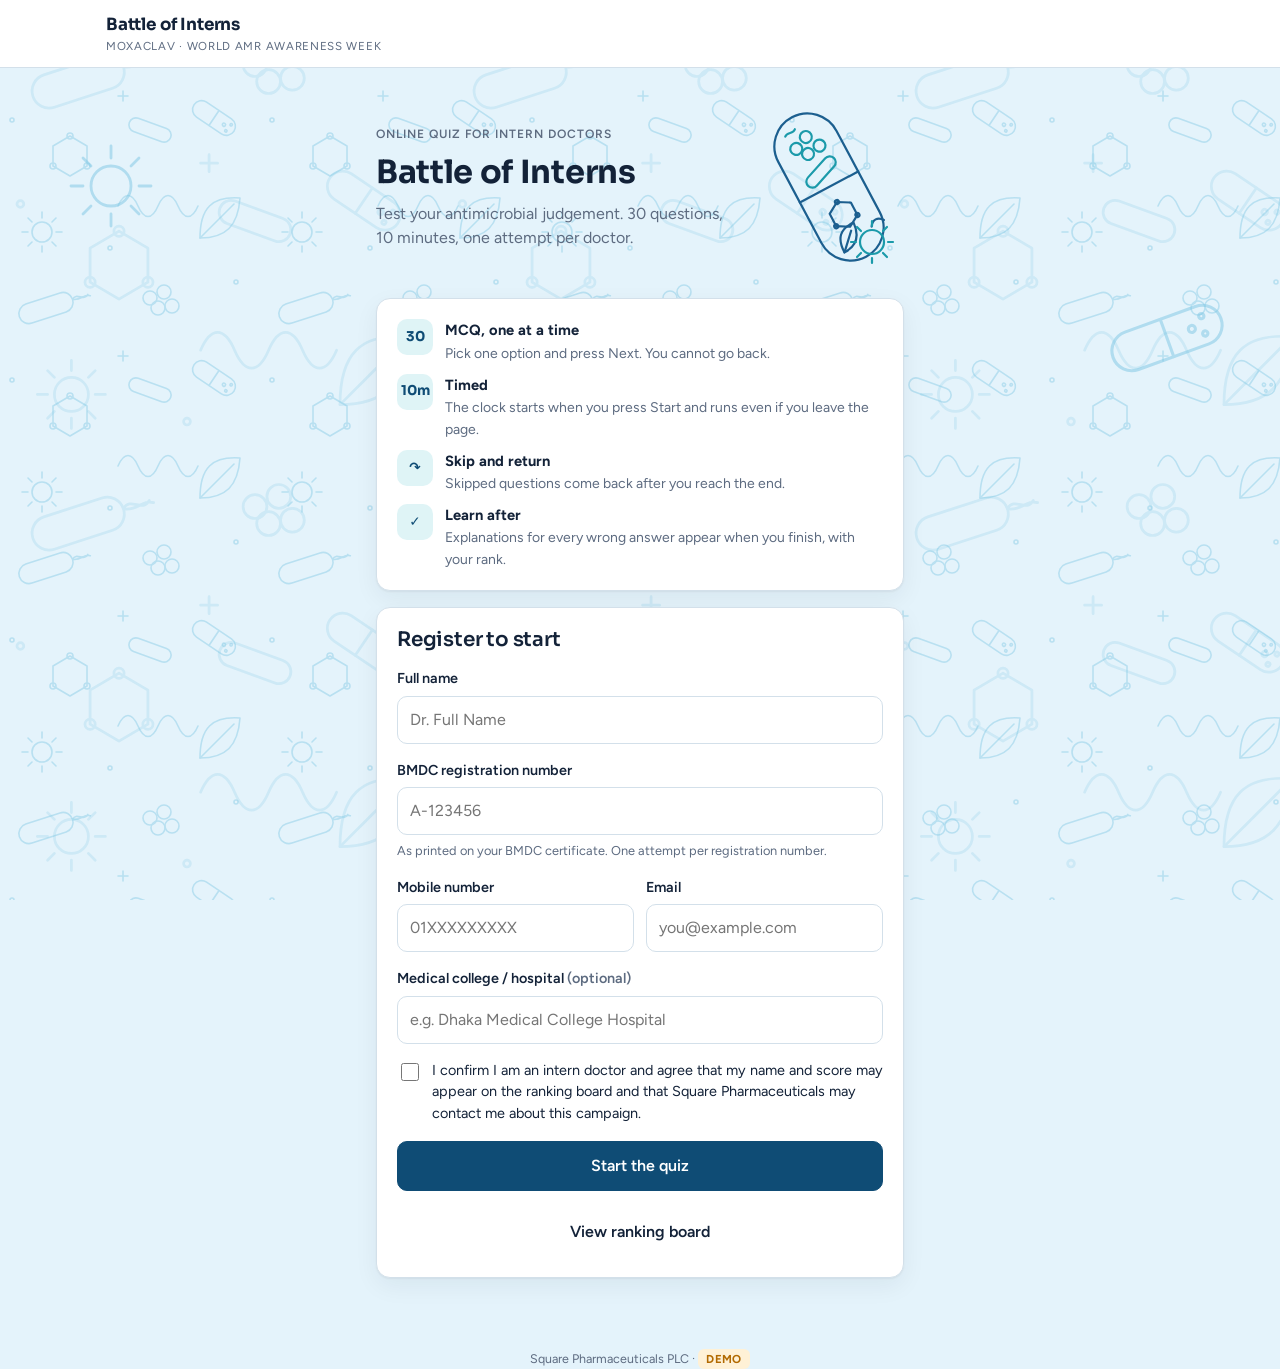
==== commit 95e2c6b8: "Visual refresh: AMR line-art background with slow drift, hero capsule illustration, progress line, s" ====
--- a/index.html
+++ b/index.html
@@ -10,12 +10,14 @@
 /* Battle of Interns. Layout: one centred column (560px) for the quiz flow, a wider
    column (1100px) for admin. Clinical, quiet surfaces; one accent for actions. */
 :root {
-  --bg: #f3f6f9;
+  --bg: #e4f3fb;
   --surface: #ffffff;
-  --surface-2: #e9eef4;
+  --surface-2: #eaf2f8;
+  --art: #7cc6e3;
+  --art-2: #1c5f8f;
   --fg: #132238;
   --muted: #5d6b80;
-  --line: #d9e0ea;
+  --line: #d3e0ea;
   --primary: #0f4c75;
   --primary-ink: #ffffff;
   --accent: #1b9aaa;
@@ -33,7 +35,7 @@
 }
 @media (prefers-color-scheme: dark) {
   :root:not([data-theme="light"]) {
-    --bg: #0e1520; --surface: #172131; --surface-2: #1f2b3d; --fg: #e7edf5; --muted: #9aa8bc;
+    --bg: #0d1a26; --surface: #172131; --surface-2: #1f2b3d; --fg: #e7edf5; --muted: #9aa8bc; --art: #27516d; --art-2: #4fa3cf;
     --line: #2a3850; --primary: #3f8fc4; --primary-ink: #ffffff; --accent: #4fc3cf; --accent-soft: #15353b;
     --good: #4ccb86; --good-soft: #163626; --warn: #f0b24a; --warn-soft: #3a2a0d; --bad: #f08080; --bad-soft: #3d1a1a;
     --shadow: 0 1px 2px rgba(0,0,0,.4), 0 8px 24px rgba(0,0,0,.35);
@@ -41,7 +43,7 @@
   }
 }
 :root[data-theme="dark"] {
-  --bg: #0e1520; --surface: #172131; --surface-2: #1f2b3d; --fg: #e7edf5; --muted: #9aa8bc;
+  --bg: #0d1a26; --surface: #172131; --surface-2: #1f2b3d; --fg: #e7edf5; --muted: #9aa8bc; --art: #27516d; --art-2: #4fa3cf;
   --line: #2a3850; --primary: #3f8fc4; --primary-ink: #ffffff; --accent: #4fc3cf; --accent-soft: #15353b;
   --good: #4ccb86; --good-soft: #163626; --warn: #f0b24a; --warn-soft: #3a2a0d; --bad: #f08080; --bad-soft: #3d1a1a;
   --shadow: 0 1px 2px rgba(0,0,0,.4), 0 8px 24px rgba(0,0,0,.35);
@@ -68,9 +70,32 @@
 .small { font-size: 0.875rem; }
 .eyebrow { font-size: 0.75rem; text-transform: uppercase; letter-spacing: 0.08em; font-weight: 600; color: var(--muted); }
 
+/* Background art: original line-art microbes and capsules, drifting slowly */
+.bgart { position: fixed; inset: 0; z-index: 0; pointer-events: none; overflow: hidden; color: var(--art); }
+.bgart > svg:first-child { width: 100%; height: 100%; display: block; }
+.bgart .floater { position: absolute; width: 120px; height: 120px; opacity: .5; }
+.bgart .f1 { left: 4%; top: 14%; }
+.bgart .f2 { right: 3%; top: 32%; width: 150px; height: 100px; }
+.bgart .f3 { left: 62%; top: 80%; width: 110px; height: 90px; }
+.bgart .drift1 { animation: drift1 70s linear infinite; }
+.bgart .drift2 { animation: drift2 110s linear infinite; transform-origin: 50% 50%; }
+@keyframes drift1 { to { transform: translate(-260px, -260px); } }
+@keyframes drift2 { from { transform: rotate(14deg) translate(0, 0); } to { transform: rotate(14deg) translate(442px, -442px); } }
+.bgart .floater { animation: bob 9s ease-in-out infinite alternate; transform-origin: center; }
+.bgart .floater.f2 { animation-duration: 13s; animation-delay: -4s; }
+.bgart .floater.f3 { animation-duration: 11s; animation-delay: -7s; }
+@keyframes bob { from { transform: translate(0, 0) rotate(-4deg); } to { transform: translate(14px, -22px) rotate(5deg); } }
+@media (prefers-reduced-motion: reduce) { .bgart .drift1, .bgart .drift2, .bgart .floater { animation: none; } }
+.topbar, .wrap, .footer, .toast, .modal-bg { position: relative; z-index: 1; }
+.toast, .modal-bg { z-index: 50; }
+.toast { position: fixed; }
+.modal-bg { position: fixed; }
+
 /* Shell */
 .topbar {
-  position: sticky; top: env(safe-area-inset-top, 0px); z-index: 5;
+  position: sticky;
+  z-index: 5;
+  background: color-mix(in srgb, var(--surface) 88%, transparent); backdrop-filter: blur(8px); -webkit-backdrop-filter: blur(8px); top: env(safe-area-inset-top, 0px); z-index: 5;
   background: var(--surface); border-bottom: 1px solid var(--line);
 }
 .topbar-in {
@@ -145,8 +170,12 @@
 .alert.info { background: var(--accent-soft); color: var(--fg); }
 
 /* Welcome */
-.hero { display: flex; flex-direction: column; gap: 10px; }
+.hero { display: grid; grid-template-columns: 1fr 150px; gap: 16px; align-items: center; }
+.hero-text { display: flex; flex-direction: column; gap: 10px; min-width: 0; }
 .hero h1 { font-size: 2rem; }
+.hero-art { width: 150px; max-width: 100%; color: var(--art-2); justify-self: end; }
+.hero-art .acc { color: var(--accent); }
+@media (max-width: 480px) { .hero { grid-template-columns: 1fr 104px; } .hero-art { width: 104px; } .hero h1 { font-size: 1.7rem; } }
 .rules { display: grid; gap: 10px; }
 .rule { display: grid; grid-template-columns: 36px 1fr; gap: 12px; align-items: start; font-size: 0.92rem; }
 .rule-ic { width: 36px; height: 36px; border-radius: 10px; background: var(--accent-soft); color: var(--primary); display: grid; place-items: center; font-family: var(--font-display); font-weight: 700; font-size: 0.85rem; }
@@ -159,8 +188,10 @@
 .timer-dot { width: 8px; height: 8px; border-radius: 50%; background: currentColor; animation: blink 1s steps(2) infinite; }
 @keyframes blink { 50% { opacity: 0.25; } }
 @media (prefers-reduced-motion: reduce) { .timer-dot { animation: none; } }
-.progress { height: 6px; border-radius: 999px; background: var(--surface-2); overflow: hidden; }
-.progress > i { display: block; height: 100%; background: var(--accent); width: 0; transition: width .25s; }
+.progress { height: 8px; border-radius: 999px; background: color-mix(in srgb, var(--surface) 70%, var(--line)); overflow: hidden; display: flex; }
+.progress > i { display: block; height: 100%; background: var(--accent); width: 0; transition: width .3s; }
+.progress > i.skip { background: var(--warn); opacity: .75; }
+.progress-meta { display: flex; justify-content: space-between; font-size: 0.8rem; color: var(--muted); }
 .qtext { font-size: 1.1rem; font-weight: 600; line-height: 1.45; }
 .options { display: grid; gap: 10px; }
 .opt {
@@ -179,11 +210,6 @@
 .opt[disabled] { cursor: default; }
 .qnav { display: flex; gap: 10px; }
 .qnav .btn { flex: 1; }
-.dots { display: flex; flex-wrap: wrap; gap: 5px; }
-.dot { width: 14px; height: 14px; border-radius: 4px; background: var(--surface-2); border: 1px solid var(--line); }
-.dot.done { background: var(--accent); border-color: var(--accent); }
-.dot.skip { background: var(--warn-soft); border-color: var(--warn); }
-.dot.now { outline: 2px solid var(--primary); outline-offset: 1px; }
 
 /* Result */
 .score-tile { display: grid; grid-template-columns: auto 1fr; gap: 18px; align-items: center; }
@@ -450,6 +476,46 @@
     del(k) { try { localStorage.removeItem(k); } catch (e) {} },
   };
 
+
+  /* ---------------- Background and hero art (original line-art) ---------------- */
+  const MOTIFS = `
+    <g transform="rotate(-18 46 48)"><rect x="18" y="38" width="56" height="20" rx="10"/><path d="M74 48c6-6 10 6 16 0M74 48c8 4 12-2 18 2"/></g>
+    <g><circle cx="150" cy="38" r="7"/><circle cx="164" cy="32" r="7"/><circle cx="158" cy="48" r="7"/><circle cx="172" cy="46" r="7"/></g>
+    <g transform="rotate(34 214 118)"><rect x="190" y="109" width="48" height="18" rx="9"/><path d="M214 109v18"/><circle cx="226" cy="118" r="1.6"/><circle cx="232" cy="114" r="1.2"/><circle cx="231" cy="122" r="1.2"/></g>
+    <g><path d="M70 136l17 10v20l-17 10-17-10v-20z"/><circle cx="70" cy="136" r="3"/><circle cx="87" cy="166" r="3"/><circle cx="53" cy="166" r="3"/></g>
+    <path d="M118 206c6-14 14-14 20 0s14 14 20 0 14-14 20 0 14 14 20 0"/>
+    <g><path d="M200 238c0-30 12-42 40-40-2 28-14 40-40 40z"/><path d="M200 238c12-12 22-22 34-34"/></g>
+    <g><circle cx="42" cy="232" r="10"/><path d="M42 218v-6M42 246v6M28 232h-6M56 232h6M32 222l-4-4M52 242l4 4M52 222l4-4M32 242l-4 4"/></g>
+    <path d="M118 96h10M123 91v10"/><circle cx="236" cy="22" r="2"/><circle cx="110" cy="248" r="2"/><circle cx="12" cy="120" r="2"/>
+    <g transform="rotate(20 150 130)"><rect x="128" y="123" width="44" height="14" rx="7"/></g>`;
+  const BG_ART = `
+    <div class="bgart" aria-hidden="true"><svg xmlns="http://www.w3.org/2000/svg" fill="none" stroke="currentColor" stroke-width="1.6" stroke-linecap="round" stroke-linejoin="round">
+      <defs>
+        <pattern id="boiPat" width="260" height="260" patternUnits="userSpaceOnUse">${MOTIFS}</pattern>
+        <pattern id="boiPat2" width="260" height="260" patternUnits="userSpaceOnUse" patternTransform="scale(1.7)">${MOTIFS}</pattern>
+      </defs>
+      <g class="drift2" opacity="0.22"><rect x="-1200" y="-1200" width="400%" height="400%" fill="url(#boiPat2)" stroke="none"/></g>
+      <g class="drift1" opacity="0.42"><rect x="0" y="0" width="300%" height="300%" fill="url(#boiPat)" stroke="none"/></g>
+    </svg>
+    <svg class="floater f1" viewBox="-30 -30 60 60" fill="none" stroke="currentColor" stroke-width="1.4" stroke-linecap="round"><circle cx="0" cy="0" r="10"/><path d="M0-14v-6M0 14v6M-14 0h-6M14 0h6M-10-10l-4-4M10 10l4 4M10-10l4-4M-10 10l-4 4"/></svg>
+    <svg class="floater f2" viewBox="-34 -22 68 44" fill="none" stroke="currentColor" stroke-width="1.4" stroke-linecap="round"><g transform="rotate(-20)"><rect x="-26" y="-9" width="52" height="18" rx="9"/><path d="M0-9v18"/><circle cx="12" cy="0" r="1.6"/><circle cx="18" cy="-4" r="1.2"/><circle cx="17" cy="4" r="1.2"/></g></svg>
+    <svg class="floater f3" viewBox="-12 -16 44 36" fill="none" stroke="currentColor" stroke-width="1.4"><circle cx="0" cy="0" r="7"/><circle cx="14" cy="-6" r="7"/><circle cx="8" cy="10" r="7"/><circle cx="22" cy="8" r="7"/></svg>
+    </div>`;
+  const HERO_ART = `
+    <svg class="hero-art" viewBox="0 0 150 190" fill="none" stroke="currentColor" stroke-width="2.2" stroke-linecap="round" stroke-linejoin="round" aria-hidden="true">
+      <g transform="rotate(-28 75 95)">
+        <rect x="42" y="16" width="66" height="158" rx="33"/>
+        <path d="M42 95h66"/>
+        <g class="acc"><circle cx="64" cy="46" r="6"/><circle cx="78" cy="40" r="6"/><circle cx="72" cy="56" r="6"/><circle cx="86" cy="54" r="6"/>
+          <g transform="rotate(-20 75 78)"><rect x="56" y="72" width="38" height="12" rx="6"/></g>
+          <path d="M60 30c4-4 8 2 12-2"/></g>
+        <path d="M75 112l12 7v14l-12 7-12-7v-14z"/><circle cx="75" cy="112" r="2"/><circle cx="87" cy="133" r="2"/><circle cx="63" cy="133" r="2"/>
+        <path d="M58 160c0-16 7-23 22-22-1 15-8 22-22 22z"/><path d="M58 160l16-16"/>
+        <path d="M94 150c4-6 10-6 14 0"/>
+      </g>
+      <g class="acc" transform="translate(118 150)"><circle cx="0" cy="0" r="12"/><path d="M0-16v-5M0 16v5M-16 0h-5M16 0h5M-11-11l-4-4M11 11l4 4M11-11l4-4M-11 11l-4 4"/></g>
+    </svg>`;
+
   let settings = { campaignName: "Battle of Interns", sponsor: "Moxaclav", durationSec: 600, questionCount: 30, leaderboardPublic: true, status: "open" };
   let toastTimer = null;
 
@@ -469,13 +535,14 @@
     });
   }
   function shell(inner, { wide = false, right = "" } = {}) {
+    if (!document.querySelector(".bgart")) document.body.insertAdjacentHTML("afterbegin", BG_ART);
     $app.innerHTML = `
       <header class="topbar"><div class="topbar-in">
         <div class="brand"><span class="brand-name">${esc(settings.campaignName)}</span><span class="brand-sub">${esc(settings.sponsor)} &middot; World AMR Awareness Week</span></div>
         ${right}
       </div></header>
       <main class="wrap ${wide ? "wide" : ""}">${inner}</main>
-      <div class="footer">Square Pharmaceuticals PLC &middot; Digital Marketing, Business Development ${settings.demo ? '&middot; <span class="demo-badge">DEMO</span>' : ""} &middot; <a href="#admin">Admin</a></div>`;
+      <div class="footer">Square Pharmaceuticals PLC ${settings.demo ? '&middot; <span class="demo-badge">DEMO</span>' : ""}</div>`;
   }
 
   /* ---------------- Routing ---------------- */
@@ -510,9 +577,12 @@
       shell(`
         <div class="stack">
           <div class="hero">
-            <span class="eyebrow">Online quiz for intern doctors</span>
-            <h1>${esc(settings.campaignName)}</h1>
-            <p class="muted">Test your antimicrobial judgement. ${settings.questionCount} questions, ${Math.round(settings.durationSec / 60)} minutes, one attempt per doctor.</p>
+            <div class="hero-text">
+              <span class="eyebrow">Online quiz for intern doctors</span>
+              <h1>${esc(settings.campaignName)}</h1>
+              <p class="muted">Test your antimicrobial judgement. ${settings.questionCount} questions, ${Math.round(settings.durationSec / 60)} minutes, one attempt per doctor.</p>
+            </div>
+            ${HERO_ART}
           </div>
           <div class="card stack">
             <div class="rules">
@@ -627,7 +697,7 @@
             <div><span class="eyebrow">Question ${idx + 1} of ${total}</span><br><span class="small muted num">${answered} answered &middot; ${skippedCount} skipped</span></div>
             <div class="timer num" id="timer" aria-live="off"><span class="timer-dot"></span><span id="timeText">${mmss(Math.max(0, Math.ceil((a.endsAt - Date.now()) / 1000)))}</span></div>
           </div>
-          <div class="progress"><i style="width:${Math.round((answered / total) * 100)}%"></i></div>
+          <div class="progress" role="progressbar" aria-valuemin="0" aria-valuemax="${total}" aria-valuenow="${answered}"><i style="width:${(answered / total) * 100}%"></i><i class="skip" style="width:${(skippedCount / total) * 100}%"></i></div>
           ${revisit ? `<div class="alert info">You skipped this one earlier. It is back for a second look.</div>` : ""}
           <div class="card stack">
             <p class="qtext">${esc(q.text)}</p>
@@ -639,7 +709,6 @@
               <button class="btn primary" id="btnNext" type="button" disabled>Next</button>
             </div>
           </div>
-          <div class="dots" aria-hidden="true">${qs.map((x) => `<span class="dot ${x.id in Quiz.answers ? "done" : (Quiz.seen.has(x.id) && x.id !== qid ? "skip" : "")} ${x.id === qid ? "now" : ""}"></span>`).join("")}</div>
           <div class="row between"><span class="small muted">Answers lock when you press Next.</span><button class="btn ghost sm" id="btnFinish" type="button">Finish early</button></div>
         </div>`, { right: `<span class="pill accent num">${answered}/${total}</span>` });
 
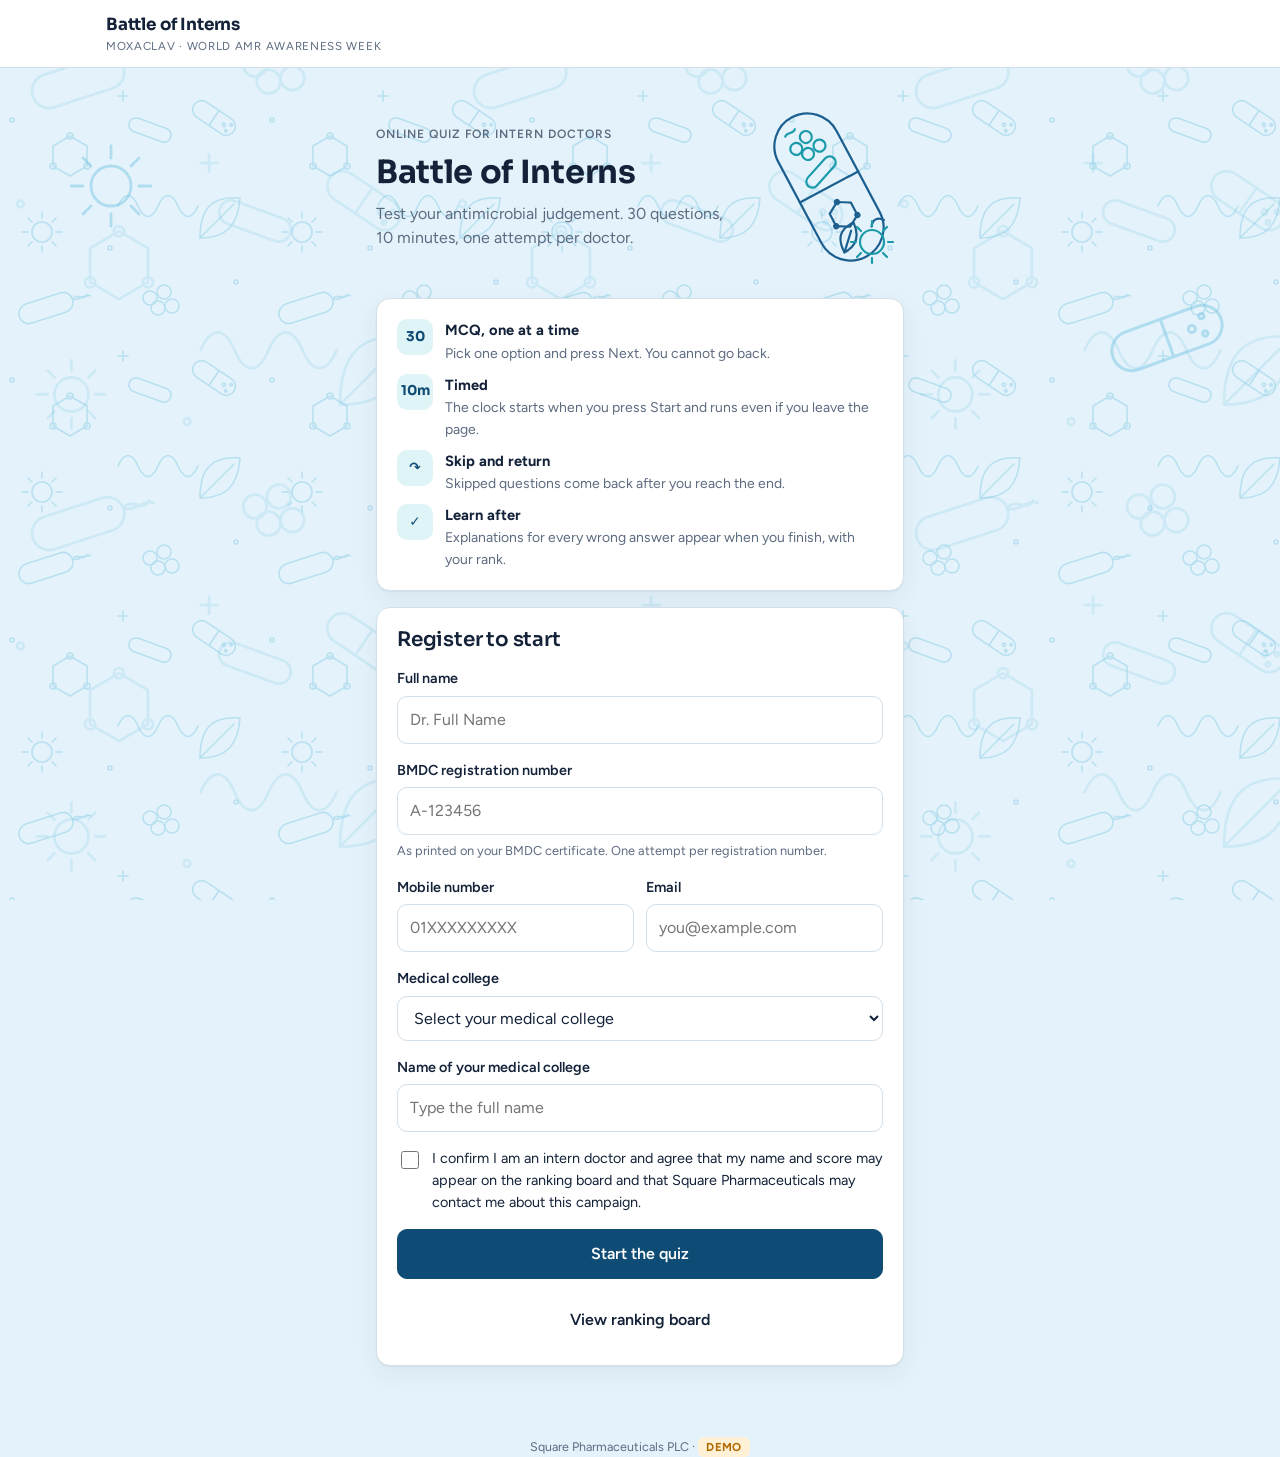
==== commit fbca44a4: "Medical college drop-down (112 BD colleges) with Other option; admin tab to add/remove colleges Co-A" ====
--- a/index.html
+++ b/index.html
@@ -71,6 +71,7 @@
 .eyebrow { font-size: 0.75rem; text-transform: uppercase; letter-spacing: 0.08em; font-weight: 600; color: var(--muted); }
 
 /* Background art: original line-art microbes and capsules, drifting slowly */
+body.admin .bgart { opacity: .4; }
 .bgart { position: fixed; inset: 0; z-index: 0; pointer-events: none; overflow: hidden; color: var(--art); }
 .bgart > svg:first-child { width: 100%; height: 100%; display: block; }
 .bgart .floater { position: absolute; width: 120px; height: 120px; opacity: .5; }
@@ -224,6 +225,7 @@
 .review-item.ok { border-left-color: var(--good); }
 .review-item .explain { background: var(--surface-2); border-radius: 10px; padding: 10px 12px; font-size: 0.9rem; }
 .tabs { display: flex; gap: 4px; border-bottom: 1px solid var(--line); overflow-x: auto; }
+#addInst { flex-wrap: nowrap; }
 .tab { padding: 10px 14px; border: 0; background: transparent; color: var(--muted); font-weight: 600; cursor: pointer; border-bottom: 2px solid transparent; margin-bottom: -1px; white-space: nowrap; }
 .tab.active { color: var(--primary); border-bottom-color: var(--primary); }
 
@@ -241,7 +243,7 @@
 .board-row .sc span { font-size: 0.75rem; color: var(--muted); }
 
 /* Tables (admin) */
-.table-wrap { overflow-x: auto; border: 1px solid var(--line); border-radius: 10px; }
+.table-wrap { overflow-x: auto; border: 1px solid var(--line); border-radius: 10px; background: var(--surface); }
 table { width: 100%; border-collapse: collapse; font-size: 0.875rem; }
 th, td { padding: 10px 12px; text-align: left; border-bottom: 1px solid var(--line); vertical-align: top; }
 th { font-size: 0.72rem; text-transform: uppercase; letter-spacing: 0.06em; color: var(--muted); background: var(--surface-2); white-space: nowrap; }
@@ -268,7 +270,7 @@
 </head>
 <body>
 <div id="app"><main class="wrap"><div class="card"><p class="muted">Loading the quiz...</p></div></main></div>
-<script>window.BOI_SEED_QUESTIONS = [{"text": "Antimicrobial resistance (AMR) occurs when:", "options": {"A": "The patient becomes tolerant to an antibiotic after repeated use", "B": "Microorganisms change so that antimicrobials no longer work against them", "C": "The immune system stops responding to an infection", "D": "An antibiotic degrades before reaching the site of infection"}, "correct": "B", "explanation": "AMR is a property of the microbe, not the patient. Bacteria, viruses, fungi and parasites evolve mechanisms that make the drugs designed to kill them ineffective."}, {"text": "World AMR Awareness Week is observed every year during:", "options": {"A": "1 to 7 April", "B": "18 to 24 November", "C": "10 to 16 October", "D": "24 to 30 January"}, "correct": "B", "explanation": "WHO marks World AMR Awareness Week from 18 to 24 November each year to raise awareness and encourage best practices among the public, health workers and policy makers."}, {"text": "The role of clavulanic acid in amoxicillin-clavulanate is to:", "options": {"A": "Extend the half-life of amoxicillin", "B": "Improve the oral absorption of amoxicillin", "C": "Inhibit bacterial beta-lactamase enzymes", "D": "Reduce the renal excretion of amoxicillin"}, "correct": "C", "explanation": "Clavulanic acid has little antibacterial activity of its own. It irreversibly binds and inactivates many beta-lactamases, protecting amoxicillin from hydrolysis."}, {"text": "Amoxicillin kills bacteria by:", "options": {"A": "Inhibiting protein synthesis at the 30S ribosomal subunit", "B": "Inhibiting cell wall synthesis by binding penicillin-binding proteins", "C": "Inhibiting DNA gyrase", "D": "Disrupting the bacterial cell membrane"}, "correct": "B", "explanation": "Like all beta-lactams, amoxicillin binds penicillin-binding proteins and blocks peptidoglycan cross-linking, leading to cell lysis. It is bactericidal."}, {"text": "Which organism is intrinsically resistant to amoxicillin-clavulanate?", "options": {"A": "Streptococcus pneumoniae", "B": "Haemophilus influenzae", "C": "Pseudomonas aeruginosa", "D": "Moraxella catarrhalis"}, "correct": "C", "explanation": "Pseudomonas aeruginosa is intrinsically resistant to amoxicillin-clavulanate because of its outer membrane permeability, efflux pumps and chromosomal AmpC beta-lactamase, which clavulanate does not inhibit."}, {"text": "Which of the following is NOT one of the ESKAPE pathogens?", "options": {"A": "Klebsiella pneumoniae", "B": "Acinetobacter baumannii", "C": "Streptococcus pyogenes", "D": "Enterococcus faecium"}, "correct": "C", "explanation": "ESKAPE stands for Enterococcus faecium, Staphylococcus aureus, Klebsiella pneumoniae, Acinetobacter baumannii, Pseudomonas aeruginosa and Enterobacter species. Group A Streptococcus remains universally penicillin susceptible."}, {"text": "In the WHO AWaRe classification, amoxicillin-clavulanate belongs to the:", "options": {"A": "Access group", "B": "Watch group", "C": "Reserve group", "D": "Not recommended group"}, "correct": "A", "explanation": "Amoxicillin-clavulanate is an Access antibiotic: a first or second choice for common infections with a lower resistance potential than Watch agents such as fluoroquinolones and third-generation cephalosporins."}, {"text": "The 2024 UN General Assembly political declaration on AMR set a global target that, by 2030, at least what share of human antibiotic use should come from the WHO Access group?", "options": {"A": "50%", "B": "60%", "C": "70%", "D": "90%"}, "correct": "C", "explanation": "The declaration targets at least 70% of human antibiotic consumption from Access group antibiotics by 2030, raising the earlier WHO target of 60%."}, {"text": "The most common adverse effect of oral amoxicillin-clavulanate is:", "options": {"A": "Cholestatic jaundice", "B": "Gastrointestinal upset including diarrhoea", "C": "Stevens-Johnson syndrome", "D": "Interstitial nephritis"}, "correct": "B", "explanation": "Diarrhoea, nausea and abdominal discomfort are the most frequent complaints and are largely clavulanate related. Taking the dose at the start of a meal reduces GI intolerance."}, {"text": "Clavulanate-associated cholestatic hepatitis is more likely in patients who are:", "options": {"A": "Young, female and on a short course", "B": "Older, male and on a prolonged course", "C": "Children under 5 years", "D": "Patients with renal impairment"}, "correct": "B", "explanation": "Hepatotoxicity is rare but risk rises with age over 65, male sex and courses longer than about two weeks. Onset can be delayed up to six weeks after stopping the drug."}, {"text": "Extended-spectrum beta-lactamase (ESBL) producing Enterobacterales are typically resistant to:", "options": {"A": "Third-generation cephalosporins", "B": "Carbapenems", "C": "Nitrofurantoin", "D": "Fosfomycin"}, "correct": "A", "explanation": "ESBLs hydrolyse penicillins and first to third-generation cephalosporins. Carbapenems remain the treatment of choice for serious ESBL infections, which is why their use must be protected."}, {"text": "Which class of beta-lactamase is NOT inhibited by clavulanic acid?", "options": {"A": "TEM-1 penicillinase", "B": "Staphylococcal penicillinase", "C": "Chromosomal AmpC (class C)", "D": "SHV-1"}, "correct": "C", "explanation": "Clavulanate inhibits most class A enzymes (TEM, SHV, CTX-M, staphylococcal penicillinase) but not class C AmpC enzymes or metallo-beta-lactamases. This explains failures against Enterobacter, Citrobacter and Serratia."}, {"text": "A 24-year-old presents with runny nose, sore throat and cough for three days, no fever, normal chest. The most appropriate management is:", "options": {"A": "Amoxicillin for 5 days", "B": "Amoxicillin-clavulanate for 7 days", "C": "Azithromycin for 3 days", "D": "Symptomatic treatment without antibiotics"}, "correct": "D", "explanation": "This is a viral upper respiratory tract infection. Antibiotics offer no benefit and add adverse effects and resistance pressure. Safety-netting advice is the correct prescription."}, {"text": "In acute otitis media, amoxicillin-clavulanate rather than plain amoxicillin is preferred when the child:", "options": {"A": "Is under 2 years old", "B": "Has received amoxicillin within the past 30 days or has concurrent purulent conjunctivitis", "C": "Has a fever above 38 degrees", "D": "Has bilateral ear involvement"}, "correct": "B", "explanation": "Recent amoxicillin exposure, purulent conjunctivitis (suggesting beta-lactamase producing H. influenzae) or recurrent AOM unresponsive to amoxicillin are the accepted indications for adding clavulanate."}, {"text": "For acute bacterial rhinosinusitis in adults, the IDSA recommends as first-line empiric therapy:", "options": {"A": "Amoxicillin-clavulanate", "B": "Azithromycin", "C": "Ciprofloxacin", "D": "Cefixime"}, "correct": "A", "explanation": "Amoxicillin-clavulanate is recommended over amoxicillin alone because of increasing beta-lactamase production in H. influenzae and M. catarrhalis. Macrolides are not recommended due to high pneumococcal resistance."}, {"text": "A teenager with sore throat, fever and lymphadenopathy develops a widespread maculopapular rash a few days after starting amoxicillin. The most likely explanation is:", "options": {"A": "True IgE-mediated penicillin allergy", "B": "Infectious mononucleosis", "C": "Scarlet fever", "D": "Drug-induced lupus"}, "correct": "B", "explanation": "Aminopenicillins given during Epstein-Barr virus infection commonly cause a non-allergic rash. It does not indicate penicillin allergy, and the patient should not be labelled as allergic."}, {"text": "A patient reports anaphylaxis to penicillin. Which statement is correct?", "options": {"A": "Amoxicillin-clavulanate can be given safely because clavulanate is not a penicillin", "B": "All penicillins including amoxicillin-clavulanate should be avoided", "C": "Only intravenous penicillins need to be avoided", "D": "A test dose of amoxicillin can be given on the ward without precautions"}, "correct": "B", "explanation": "A history of anaphylaxis to any penicillin contraindicates all penicillins. Cross-reactivity with cephalosporins is low (about 2%) and depends on side-chain similarity, but allergy testing or specialist advice is advised before use."}, {"text": "Beta-lactam antibiotics show time-dependent killing. This means efficacy depends mostly on:", "options": {"A": "The peak serum concentration", "B": "The total daily dose given once a day", "C": "The time the free drug concentration stays above the MIC", "D": "The area under the curve to MIC ratio only"}, "correct": "C", "explanation": "For beta-lactams, the percentage of the dosing interval during which free drug exceeds the MIC (fT>MIC) predicts response. Divided doses at correct intervals matter more than large single doses."}, {"text": "The preferred oral prophylactic antibiotic after a human or animal bite is:", "options": {"A": "Cephalexin", "B": "Azithromycin", "C": "Amoxicillin-clavulanate", "D": "Metronidazole alone"}, "correct": "C", "explanation": "Amoxicillin-clavulanate covers Pasteurella multocida, Eikenella corrodens, streptococci, staphylococci and oral anaerobes. Cephalexin and macrolides miss Pasteurella or Eikenella."}, {"text": "Which antibiotic classes carry the highest risk of Clostridioides difficile infection?", "options": {"A": "Nitrofurantoin and fosfomycin", "B": "Clindamycin, fluoroquinolones and cephalosporins", "C": "Doxycycline and minocycline", "D": "Aminoglycosides"}, "correct": "B", "explanation": "Clindamycin, fluoroquinolones and broad-spectrum cephalosporins most strongly disrupt colonic flora. Treatment of C. difficile infection is oral vancomycin or fidaxomicin, not metronidazole, in current guidelines."}, {"text": "The 'Start Smart, Then Focus' stewardship principle requires a documented review of every antibiotic prescription at:", "options": {"A": "24 hours", "B": "48 to 72 hours", "C": "5 days", "D": "End of the course"}, "correct": "B", "explanation": "At 48 to 72 hours, with culture results and clinical response available, the prescriber should stop, switch IV to oral, change, continue or move to outpatient therapy, and document the decision."}, {"text": "For amoxicillin-clavulanate, dose adjustment is required when creatinine clearance falls below:", "options": {"A": "80 mL/min", "B": "60 mL/min", "C": "30 mL/min", "D": "No adjustment is ever needed"}, "correct": "C", "explanation": "Below 30 mL/min the dosing interval is extended, and the 875/125 mg and extended-release presentations should not be used. Both components are renally cleared."}, {"text": "A patient on warfarin is prescribed amoxicillin-clavulanate for a week. What should you anticipate?", "options": {"A": "A fall in INR requiring a higher warfarin dose", "B": "A rise in INR and bleeding risk", "C": "No interaction", "D": "Reduced antibiotic efficacy"}, "correct": "B", "explanation": "Antibiotics, including amoxicillin, can potentiate warfarin by reducing vitamin K producing gut flora and through illness itself. Monitor INR during and after the course."}, {"text": "Co-prescribing penicillins with methotrexate can cause:", "options": {"A": "Reduced methotrexate efficacy", "B": "Methotrexate toxicity due to reduced renal clearance", "C": "Reduced amoxicillin absorption", "D": "No clinically relevant interaction"}, "correct": "B", "explanation": "Penicillins compete with methotrexate for renal tubular secretion, raising methotrexate levels. Patients on high-dose methotrexate need close monitoring or an alternative antibiotic."}, {"text": "For an outpatient with community-acquired pneumonia and comorbidities such as diabetes, the ATS/IDSA 2019 guideline recommends:", "options": {"A": "Azithromycin alone", "B": "Amoxicillin-clavulanate or a cephalosporin plus a macrolide or doxycycline", "C": "Ciprofloxacin alone", "D": "Cotrimoxazole"}, "correct": "B", "explanation": "Combination therapy with a beta-lactam (amoxicillin-clavulanate or cefpodoxime/cefuroxime) plus a macrolide or doxycycline, or a respiratory fluoroquinolone as an alternative, is recommended for patients with comorbidities."}, {"text": "The 'One Health' approach to AMR recognises that resistance spreads between:", "options": {"A": "Hospitals and clinics only", "B": "Humans, animals and the environment", "C": "Developed and developing countries", "D": "Gram-positive and Gram-negative bacteria"}, "correct": "B", "explanation": "Antibiotic use in agriculture, aquaculture and veterinary practice, together with pharmaceutical and sewage waste in water, drives resistance that reaches people. AMR cannot be controlled in human medicine alone."}, {"text": "For uncomplicated cystitis in a non-pregnant woman, which is NOT a recommended first-line option?", "options": {"A": "Nitrofurantoin", "B": "Fosfomycin single dose", "C": "Amoxicillin-clavulanate", "D": "Trimethoprim-sulfamethoxazole where resistance is low"}, "correct": "C", "explanation": "Amoxicillin-clavulanate has lower cure rates in cystitis and more collateral damage to gut flora, so it is reserved for cases guided by culture. Nitrofurantoin, fosfomycin and pivmecillinam are preferred."}, {"text": "Group A streptococcal pharyngitis is still treated first-line with penicillin or amoxicillin because:", "options": {"A": "Macrolides are too expensive", "B": "No clinically significant penicillin resistance has ever been documented in Streptococcus pyogenes", "C": "Amoxicillin covers Epstein-Barr virus as well", "D": "Cephalosporins are contraindicated in children"}, "correct": "B", "explanation": "S. pyogenes remains uniformly susceptible to penicillin, so narrow-spectrum penicillin V or amoxicillin is the stewardship-appropriate choice. Macrolide resistance, by contrast, is increasing."}, {"text": "According to the Lancet GRAM study, bacterial AMR was directly responsible for approximately how many deaths worldwide in 2019?", "options": {"A": "127,000", "B": "500,000", "C": "1.27 million", "D": "10 million"}, "correct": "C", "explanation": "An estimated 1.27 million deaths were directly attributable to bacterial AMR in 2019, with 4.95 million deaths associated with it. South Asia carries one of the highest burdens."}, {"text": "Which statement about antibiotic course length reflects current evidence?", "options": {"A": "Courses must always be completed for 10 to 14 days to prevent resistance", "B": "Shorter courses, such as 5 days for community-acquired pneumonia, are as effective and reduce resistance", "C": "Stopping antibiotics early never causes harm", "D": "Course length has no relation to resistance"}, "correct": "B", "explanation": "Trials across pneumonia, cellulitis, pyelonephritis and intra-abdominal infection show shorter, guideline-defined courses are equally effective. Prolonged exposure selects resistant organisms."}];</script>
+<script>window.BOI_SEED_QUESTIONS = [{"text": "Antimicrobial resistance (AMR) occurs when:", "options": {"A": "The patient becomes tolerant to an antibiotic after repeated use", "B": "Microorganisms change so that antimicrobials no longer work against them", "C": "The immune system stops responding to an infection", "D": "An antibiotic degrades before reaching the site of infection"}, "correct": "B", "explanation": "AMR is a property of the microbe, not the patient. Bacteria, viruses, fungi and parasites evolve mechanisms that make the drugs designed to kill them ineffective."}, {"text": "World AMR Awareness Week is observed every year during:", "options": {"A": "1 to 7 April", "B": "18 to 24 November", "C": "10 to 16 October", "D": "24 to 30 January"}, "correct": "B", "explanation": "WHO marks World AMR Awareness Week from 18 to 24 November each year to raise awareness and encourage best practices among the public, health workers and policy makers."}, {"text": "The role of clavulanic acid in amoxicillin-clavulanate is to:", "options": {"A": "Extend the half-life of amoxicillin", "B": "Improve the oral absorption of amoxicillin", "C": "Inhibit bacterial beta-lactamase enzymes", "D": "Reduce the renal excretion of amoxicillin"}, "correct": "C", "explanation": "Clavulanic acid has little antibacterial activity of its own. It irreversibly binds and inactivates many beta-lactamases, protecting amoxicillin from hydrolysis."}, {"text": "Amoxicillin kills bacteria by:", "options": {"A": "Inhibiting protein synthesis at the 30S ribosomal subunit", "B": "Inhibiting cell wall synthesis by binding penicillin-binding proteins", "C": "Inhibiting DNA gyrase", "D": "Disrupting the bacterial cell membrane"}, "correct": "B", "explanation": "Like all beta-lactams, amoxicillin binds penicillin-binding proteins and blocks peptidoglycan cross-linking, leading to cell lysis. It is bactericidal."}, {"text": "Which organism is intrinsically resistant to amoxicillin-clavulanate?", "options": {"A": "Streptococcus pneumoniae", "B": "Haemophilus influenzae", "C": "Pseudomonas aeruginosa", "D": "Moraxella catarrhalis"}, "correct": "C", "explanation": "Pseudomonas aeruginosa is intrinsically resistant to amoxicillin-clavulanate because of its outer membrane permeability, efflux pumps and chromosomal AmpC beta-lactamase, which clavulanate does not inhibit."}, {"text": "Which of the following is NOT one of the ESKAPE pathogens?", "options": {"A": "Klebsiella pneumoniae", "B": "Acinetobacter baumannii", "C": "Streptococcus pyogenes", "D": "Enterococcus faecium"}, "correct": "C", "explanation": "ESKAPE stands for Enterococcus faecium, Staphylococcus aureus, Klebsiella pneumoniae, Acinetobacter baumannii, Pseudomonas aeruginosa and Enterobacter species. Group A Streptococcus remains universally penicillin susceptible."}, {"text": "In the WHO AWaRe classification, amoxicillin-clavulanate belongs to the:", "options": {"A": "Access group", "B": "Watch group", "C": "Reserve group", "D": "Not recommended group"}, "correct": "A", "explanation": "Amoxicillin-clavulanate is an Access antibiotic: a first or second choice for common infections with a lower resistance potential than Watch agents such as fluoroquinolones and third-generation cephalosporins."}, {"text": "The 2024 UN General Assembly political declaration on AMR set a global target that, by 2030, at least what share of human antibiotic use should come from the WHO Access group?", "options": {"A": "50%", "B": "60%", "C": "70%", "D": "90%"}, "correct": "C", "explanation": "The declaration targets at least 70% of human antibiotic consumption from Access group antibiotics by 2030, raising the earlier WHO target of 60%."}, {"text": "The most common adverse effect of oral amoxicillin-clavulanate is:", "options": {"A": "Cholestatic jaundice", "B": "Gastrointestinal upset including diarrhoea", "C": "Stevens-Johnson syndrome", "D": "Interstitial nephritis"}, "correct": "B", "explanation": "Diarrhoea, nausea and abdominal discomfort are the most frequent complaints and are largely clavulanate related. Taking the dose at the start of a meal reduces GI intolerance."}, {"text": "Clavulanate-associated cholestatic hepatitis is more likely in patients who are:", "options": {"A": "Young, female and on a short course", "B": "Older, male and on a prolonged course", "C": "Children under 5 years", "D": "Patients with renal impairment"}, "correct": "B", "explanation": "Hepatotoxicity is rare but risk rises with age over 65, male sex and courses longer than about two weeks. Onset can be delayed up to six weeks after stopping the drug."}, {"text": "Extended-spectrum beta-lactamase (ESBL) producing Enterobacterales are typically resistant to:", "options": {"A": "Third-generation cephalosporins", "B": "Carbapenems", "C": "Nitrofurantoin", "D": "Fosfomycin"}, "correct": "A", "explanation": "ESBLs hydrolyse penicillins and first to third-generation cephalosporins. Carbapenems remain the treatment of choice for serious ESBL infections, which is why their use must be protected."}, {"text": "Which class of beta-lactamase is NOT inhibited by clavulanic acid?", "options": {"A": "TEM-1 penicillinase", "B": "Staphylococcal penicillinase", "C": "Chromosomal AmpC (class C)", "D": "SHV-1"}, "correct": "C", "explanation": "Clavulanate inhibits most class A enzymes (TEM, SHV, CTX-M, staphylococcal penicillinase) but not class C AmpC enzymes or metallo-beta-lactamases. This explains failures against Enterobacter, Citrobacter and Serratia."}, {"text": "A 24-year-old presents with runny nose, sore throat and cough for three days, no fever, normal chest. The most appropriate management is:", "options": {"A": "Amoxicillin for 5 days", "B": "Amoxicillin-clavulanate for 7 days", "C": "Azithromycin for 3 days", "D": "Symptomatic treatment without antibiotics"}, "correct": "D", "explanation": "This is a viral upper respiratory tract infection. Antibiotics offer no benefit and add adverse effects and resistance pressure. Safety-netting advice is the correct prescription."}, {"text": "In acute otitis media, amoxicillin-clavulanate rather than plain amoxicillin is preferred when the child:", "options": {"A": "Is under 2 years old", "B": "Has received amoxicillin within the past 30 days or has concurrent purulent conjunctivitis", "C": "Has a fever above 38 degrees", "D": "Has bilateral ear involvement"}, "correct": "B", "explanation": "Recent amoxicillin exposure, purulent conjunctivitis (suggesting beta-lactamase producing H. influenzae) or recurrent AOM unresponsive to amoxicillin are the accepted indications for adding clavulanate."}, {"text": "For acute bacterial rhinosinusitis in adults, the IDSA recommends as first-line empiric therapy:", "options": {"A": "Amoxicillin-clavulanate", "B": "Azithromycin", "C": "Ciprofloxacin", "D": "Cefixime"}, "correct": "A", "explanation": "Amoxicillin-clavulanate is recommended over amoxicillin alone because of increasing beta-lactamase production in H. influenzae and M. catarrhalis. Macrolides are not recommended due to high pneumococcal resistance."}, {"text": "A teenager with sore throat, fever and lymphadenopathy develops a widespread maculopapular rash a few days after starting amoxicillin. The most likely explanation is:", "options": {"A": "True IgE-mediated penicillin allergy", "B": "Infectious mononucleosis", "C": "Scarlet fever", "D": "Drug-induced lupus"}, "correct": "B", "explanation": "Aminopenicillins given during Epstein-Barr virus infection commonly cause a non-allergic rash. It does not indicate penicillin allergy, and the patient should not be labelled as allergic."}, {"text": "A patient reports anaphylaxis to penicillin. Which statement is correct?", "options": {"A": "Amoxicillin-clavulanate can be given safely because clavulanate is not a penicillin", "B": "All penicillins including amoxicillin-clavulanate should be avoided", "C": "Only intravenous penicillins need to be avoided", "D": "A test dose of amoxicillin can be given on the ward without precautions"}, "correct": "B", "explanation": "A history of anaphylaxis to any penicillin contraindicates all penicillins. Cross-reactivity with cephalosporins is low (about 2%) and depends on side-chain similarity, but allergy testing or specialist advice is advised before use."}, {"text": "Beta-lactam antibiotics show time-dependent killing. This means efficacy depends mostly on:", "options": {"A": "The peak serum concentration", "B": "The total daily dose given once a day", "C": "The time the free drug concentration stays above the MIC", "D": "The area under the curve to MIC ratio only"}, "correct": "C", "explanation": "For beta-lactams, the percentage of the dosing interval during which free drug exceeds the MIC (fT>MIC) predicts response. Divided doses at correct intervals matter more than large single doses."}, {"text": "The preferred oral prophylactic antibiotic after a human or animal bite is:", "options": {"A": "Cephalexin", "B": "Azithromycin", "C": "Amoxicillin-clavulanate", "D": "Metronidazole alone"}, "correct": "C", "explanation": "Amoxicillin-clavulanate covers Pasteurella multocida, Eikenella corrodens, streptococci, staphylococci and oral anaerobes. Cephalexin and macrolides miss Pasteurella or Eikenella."}, {"text": "Which antibiotic classes carry the highest risk of Clostridioides difficile infection?", "options": {"A": "Nitrofurantoin and fosfomycin", "B": "Clindamycin, fluoroquinolones and cephalosporins", "C": "Doxycycline and minocycline", "D": "Aminoglycosides"}, "correct": "B", "explanation": "Clindamycin, fluoroquinolones and broad-spectrum cephalosporins most strongly disrupt colonic flora. Treatment of C. difficile infection is oral vancomycin or fidaxomicin, not metronidazole, in current guidelines."}, {"text": "The 'Start Smart, Then Focus' stewardship principle requires a documented review of every antibiotic prescription at:", "options": {"A": "24 hours", "B": "48 to 72 hours", "C": "5 days", "D": "End of the course"}, "correct": "B", "explanation": "At 48 to 72 hours, with culture results and clinical response available, the prescriber should stop, switch IV to oral, change, continue or move to outpatient therapy, and document the decision."}, {"text": "For amoxicillin-clavulanate, dose adjustment is required when creatinine clearance falls below:", "options": {"A": "80 mL/min", "B": "60 mL/min", "C": "30 mL/min", "D": "No adjustment is ever needed"}, "correct": "C", "explanation": "Below 30 mL/min the dosing interval is extended, and the 875/125 mg and extended-release presentations should not be used. Both components are renally cleared."}, {"text": "A patient on warfarin is prescribed amoxicillin-clavulanate for a week. What should you anticipate?", "options": {"A": "A fall in INR requiring a higher warfarin dose", "B": "A rise in INR and bleeding risk", "C": "No interaction", "D": "Reduced antibiotic efficacy"}, "correct": "B", "explanation": "Antibiotics, including amoxicillin, can potentiate warfarin by reducing vitamin K producing gut flora and through illness itself. Monitor INR during and after the course."}, {"text": "Co-prescribing penicillins with methotrexate can cause:", "options": {"A": "Reduced methotrexate efficacy", "B": "Methotrexate toxicity due to reduced renal clearance", "C": "Reduced amoxicillin absorption", "D": "No clinically relevant interaction"}, "correct": "B", "explanation": "Penicillins compete with methotrexate for renal tubular secretion, raising methotrexate levels. Patients on high-dose methotrexate need close monitoring or an alternative antibiotic."}, {"text": "For an outpatient with community-acquired pneumonia and comorbidities such as diabetes, the ATS/IDSA 2019 guideline recommends:", "options": {"A": "Azithromycin alone", "B": "Amoxicillin-clavulanate or a cephalosporin plus a macrolide or doxycycline", "C": "Ciprofloxacin alone", "D": "Cotrimoxazole"}, "correct": "B", "explanation": "Combination therapy with a beta-lactam (amoxicillin-clavulanate or cefpodoxime/cefuroxime) plus a macrolide or doxycycline, or a respiratory fluoroquinolone as an alternative, is recommended for patients with comorbidities."}, {"text": "The 'One Health' approach to AMR recognises that resistance spreads between:", "options": {"A": "Hospitals and clinics only", "B": "Humans, animals and the environment", "C": "Developed and developing countries", "D": "Gram-positive and Gram-negative bacteria"}, "correct": "B", "explanation": "Antibiotic use in agriculture, aquaculture and veterinary practice, together with pharmaceutical and sewage waste in water, drives resistance that reaches people. AMR cannot be controlled in human medicine alone."}, {"text": "For uncomplicated cystitis in a non-pregnant woman, which is NOT a recommended first-line option?", "options": {"A": "Nitrofurantoin", "B": "Fosfomycin single dose", "C": "Amoxicillin-clavulanate", "D": "Trimethoprim-sulfamethoxazole where resistance is low"}, "correct": "C", "explanation": "Amoxicillin-clavulanate has lower cure rates in cystitis and more collateral damage to gut flora, so it is reserved for cases guided by culture. Nitrofurantoin, fosfomycin and pivmecillinam are preferred."}, {"text": "Group A streptococcal pharyngitis is still treated first-line with penicillin or amoxicillin because:", "options": {"A": "Macrolides are too expensive", "B": "No clinically significant penicillin resistance has ever been documented in Streptococcus pyogenes", "C": "Amoxicillin covers Epstein-Barr virus as well", "D": "Cephalosporins are contraindicated in children"}, "correct": "B", "explanation": "S. pyogenes remains uniformly susceptible to penicillin, so narrow-spectrum penicillin V or amoxicillin is the stewardship-appropriate choice. Macrolide resistance, by contrast, is increasing."}, {"text": "According to the Lancet GRAM study, bacterial AMR was directly responsible for approximately how many deaths worldwide in 2019?", "options": {"A": "127,000", "B": "500,000", "C": "1.27 million", "D": "10 million"}, "correct": "C", "explanation": "An estimated 1.27 million deaths were directly attributable to bacterial AMR in 2019, with 4.95 million deaths associated with it. South Asia carries one of the highest burdens."}, {"text": "Which statement about antibiotic course length reflects current evidence?", "options": {"A": "Courses must always be completed for 10 to 14 days to prevent resistance", "B": "Shorter courses, such as 5 days for community-acquired pneumonia, are as effective and reduce resistance", "C": "Stopping antibiotics early never causes harm", "D": "Course length has no relation to resistance"}, "correct": "B", "explanation": "Trials across pneumonia, cellulitis, pyelonephritis and intra-abdominal infection show shorter, guideline-defined courses are equally effective. Prolonged exposure selects resistant organisms."}];window.BOI_SEED_INSTITUTIONS = ["Ad-din Akij Medical College, Khulna", "Ad-din Sakina Medical College, Jashore", "Ad-din Women's Medical College, Dhaka", "Ahsania Mission Medical College, Dhaka", "Aichi Medical College, Dhaka", "Anwer Khan Modern Medical College, Dhaka", "Armed Forces Medical College, Dhaka", "Army Medical College, Bogura", "Army Medical College, Chattogram", "Army Medical College, Cumilla", "Army Medical College, Jashore", "Army Medical College, Rangpur", "Asgar Ali Medical College, Dhaka", "Ashiyan Medical College, Dhaka", "Bangladesh Medical College, Dhaka", "Barind Medical College, Rajshahi", "Bashundhara Ad-din Medical College, Dhaka", "BGC Trust Medical College, Chattogram", "Bikrampur Bhuiyan's Medical College, Munshiganj", "Brahmanbaria Medical College, Brahmanbaria", "Central Medical College, Cumilla", "Chandpur Medical College, Chandpur", "Chattagram International Medical College, Chattogram", "Chattagram Maa-O-Shishu Hospital Medical College, Chattogram", "Chittagong Medical College, Chattogram", "City Medical College, Gazipur", "Community Based Medical College, Mymensingh", "Cox's Bazar Medical College, Cox's Bazar", "Cumilla Medical College, Cumilla", "Delta Medical College, Dhaka", "Dhaka Central International Medical College, Dhaka", "Dhaka Community Medical College, Dhaka", "Dhaka Medical College, Dhaka", "Dhaka National Medical College, Dhaka", "Diabetic Association Medical College, Faridpur", "Dinajpur Medical College, Dinajpur", "Dr. Sirajul Islam Medical College, Dhaka", "East West Medical College, Dhaka", "Eastern Medical College, Cumilla", "Enam Medical College and Hospital, Savar", "Faridpur Medical College, Faridpur", "Gazi Medical College, Khulna", "Gonoshasthaya Samaj Vittik Medical College, Savar", "Gopalganj Medical College, Gopalganj", "Green Life Medical College, Dhaka", "Habiganj Medical College, Habiganj", "Holy Family Red Crescent Medical College, Dhaka", "Ibn Sina Medical College, Dhaka", "Ibrahim Medical College, Dhaka", "Institute of Applied Health Sciences (USTC), Chattogram", "International Medical College, Gazipur", "Islami Bank Medical College, Rajshahi", "Jahurul Islam Medical College, Kishoreganj", "Jalalabad Ragib-Rabeya Medical College, Sylhet", "Jamalpur Medical College, Jamalpur", "Jashore Medical College, Jashore", "Khulna City Medical College, Khulna", "Khulna Medical College, Khulna", "Khwaja Yunus Ali Medical College, Sirajganj", "Kumudini Women's Medical College, Tangail", "Kushtia Medical College, Kushtia", "Magura Medical College, Magura", "Mainamoti Medical College, Cumilla", "Manikganj Medical College, Manikganj", "Marine City Medical College, Chattogram", "Marks Medical College, Dhaka", "Medical College for Women and Hospital, Dhaka", "MH Samorita Medical College, Dhaka", "Monno Medical College, Manikganj", "Monowara Sikder Medical College, Shariatpur", "Mugda Medical College, Dhaka", "Mymensingh Medical College, Mymensingh", "Naogaon Medical College, Naogaon", "Navy Medical College, Chattogram", "Netrokona Medical College, Netrokona", "Nilphamari Medical College, Nilphamari", "Noakhali Medical College, Noakhali", "North Bengal Medical College, Sirajganj", "North East Medical College, Sylhet", "Pabna Medical College, Pabna", "Parkview Medical College, Sylhet", "Patuakhali Medical College, Patuakhali", "Popular Medical College, Dhaka", "President Abdul Hamid Medical College, Kishoreganj", "Prime Medical College, Rangpur", "Rajshahi Medical College, Rajshahi", "Rangamati Medical College, Rangamati", "Rangpur Community Medical College, Rangpur", "Rangpur Medical College, Rangpur", "Satkhira Medical College, Satkhira", "Shahabuddin Medical College, Dhaka", "Shaheed Monsur Ali Medical College, Dhaka", "Shaheed Suhrawardy Medical College, Dhaka", "Shaheed Tajuddin Ahmad Medical College, Gazipur", "Shaheed Ziaur Rahman Medical College, Bogura", "Shahid Syed Nazrul Islam Medical College, Kishoreganj", "Sher-e-Bangla Medical College, Barishal", "Sir Salimullah Medical College, Dhaka", "Sirajganj Medical College, Sirajganj", "South Apollo Medical College, Barishal", "Southern Medical College, Chattogram", "Sunamganj Medical College, Sunamganj", "Sylhet MAG Osmani Medical College, Sylhet", "Sylhet Women's Medical College, Sylhet", "Tairunnessa Memorial Medical College, Gazipur", "Tangail Medical College, Tangail", "TMSS Medical College, Bogura", "United Medical College, Dhaka", "Universal Medical College and Hospital, Dhaka", "US-Bangla Medical College, Narayanganj", "Uttara Adhunik Medical College, Dhaka", "Z. H. Sikder Women's Medical College, Dhaka"];</script>
 <script>
 /* Demo adapter: same functions as api-remote.js, but everything is kept in this browser's
    localStorage. Used only for the standalone demo page. Nothing is sent anywhere. */
@@ -286,7 +288,7 @@
     const questions = (window.BOI_SEED_QUESTIONS || []).map((q, i) => ({ id: "q" + (i + 1), text: q.text, options: q.options, correct: q.correct, explanation: q.explanation, active: true }));
     const db = {
       settings: { campaignName: "Battle of Interns", sponsor: "Moxaclav", durationSec: 600, questionCount: 30, shuffle: true, leaderboardPublic: true, manualClosed: false, openAt: null, closeAt: null },
-      adminPassword: "admin123", questions, participants: [], attempts: [],
+      adminPassword: "admin123", questions, participants: [], attempts: [], institutions: (window.BOI_SEED_INSTITUTIONS || []).slice(),
     };
     // A few sample finishers so the ranking board is not empty in the demo. Admin > Settings > Clear all participants removes them.
     const samples = [["Dr. Tanvir Ahmed", "Dhaka Medical College Hospital", 27, 412], ["Dr. Nusrat Jahan", "Sir Salimullah Medical College", 26, 388], ["Dr. Rafiul Islam", "Chittagong Medical College", 26, 455], ["Dr. Farhana Haque", "Mymensingh Medical College", 24, 501], ["Dr. Sabbir Hossain", "Rajshahi Medical College", 22, 530], ["Dr. Mehzabin Chowdhury", "Sylhet MAG Osmani Medical College", 19, 572]];
@@ -304,7 +306,7 @@
     });
     return db;
   }
-  function load() { try { const s = JSON.parse(localStorage.getItem(KEY)); if (s && s.questions) return s; } catch (e) {} const db = seed(); save(db); return db; }
+  function load() { try { const s = JSON.parse(localStorage.getItem(KEY)); if (s && s.questions) { if (!s.institutions) s.institutions = (window.BOI_SEED_INSTITUTIONS || []).slice(); return s; } } catch (e) {} const db = seed(); save(db); return db; }
   function save(db) { try { localStorage.setItem(KEY, JSON.stringify(db)); } catch (e) {} }
 
   function status(s) {
@@ -314,7 +316,8 @@
     if (s.closeAt && now >= s.closeAt) return "closed";
     return "open";
   }
-  function publicSettings(db) { const s = db.settings; return { campaignName: s.campaignName, sponsor: s.sponsor, durationSec: s.durationSec, questionCount: Math.min(s.questionCount, db.questions.filter((q) => q.active).length) || s.questionCount, leaderboardPublic: s.leaderboardPublic, status: status(s), demo: true }; }
+  function sortedInst(list) { return list.slice().sort((a, b) => a.localeCompare(b, "en", { sensitivity: "base" })); }
+  function publicSettings(db) { const s = db.settings; return { institutions: sortedInst(db.institutions || []), campaignName: s.campaignName, sponsor: s.sponsor, durationSec: s.durationSec, questionCount: Math.min(s.questionCount, db.questions.filter((q) => q.active).length) || s.questionCount, leaderboardPublic: s.leaderboardPublic, status: status(s), demo: true }; }
   function scoreAttempt(db, a) {
     let correct = 0, wrong = 0, skipped = 0;
     for (const qid of a.order) { const q = db.questions.find((x) => x.id === qid); const ans = a.answers[qid]; if (!ans) skipped++; else if (q && ans === q.correct) correct++; else wrong++; }
@@ -451,6 +454,8 @@
       db.participants.forEach((p) => { const a = db.attempts.find((x) => x.participantId === p.id); const r = rk.find((x) => x.p.id === p.id); rows.push([r ? r.rank : "", p.name, p.bmdc, p.phone, p.email, p.institution, new Date(p.registeredAt).toISOString(), a ? a.status : "registered", a && a.score != null ? a.score : "", a && a.total ? a.total : "", a && a.timeTakenSec != null ? a.timeTakenSec : "", a ? a.tabSwitches : 0, a && a.submittedAt ? new Date(a.submittedAt).toISOString() : ""]); });
       return { filename: `battle-of-interns-participants-${stamp}.csv`, csv: csv(rows) };
     },
+    async adminInstitutions(t) { const db = load(); adminCheck(db, t); return delay(sortedInst(db.institutions || [])); },
+    async adminSaveInstitutions(t, list) { const db = load(); adminCheck(db, t); db.institutions = list === null ? (window.BOI_SEED_INSTITUTIONS || []).slice() : list.map((x) => String(x).trim()).filter(Boolean); save(db); return { ok: true }; },
     async adminSettings(t) { const db = load(); adminCheck(db, t); return delay({ ...db.settings }); },
     async adminSaveSettings(t, s) { const db = load(); adminCheck(db, t); db.settings = { ...db.settings, ...s }; save(db); return { ok: true }; },
     async adminChangePassword(t, oldPw, newPw) { const db = load(); adminCheck(db, t); if (oldPw !== db.adminPassword) fail("Current password is wrong."); if ((newPw || "").length < 8) fail("New password must be at least 8 characters."); db.adminPassword = newPw; save(db); return { ok: true }; },
@@ -549,6 +554,7 @@
   async function route() {
     try { settings = await API.getSettings(); } catch (e) { /* keep defaults */ }
     const h = location.hash.replace("#", "");
+    document.body.classList.toggle("admin", h === "admin");
     if (h === "admin") return Admin.mount();
     if (h === "board") return Board.mount();
     return Quiz.boot();
@@ -602,7 +608,9 @@
               <div class="field"><label for="f_phone">Mobile number</label><input class="input" id="f_phone" name="phone" inputmode="tel" placeholder="01XXXXXXXXX" required></div>
               <div class="field"><label for="f_email">Email</label><input class="input" id="f_email" name="email" type="email" inputmode="email" placeholder="you@example.com" required></div>
             </div>
-            <div class="field"><label for="f_inst">Medical college / hospital <span class="muted">(optional)</span></label><input class="input" id="f_inst" name="institution" placeholder="e.g. Dhaka Medical College Hospital"></div>
+            <div class="field"><label for="f_inst">Medical college</label>
+              <select class="input" id="f_inst" name="institution" required><option value="">Select your medical college</option>${(settings.institutions || []).map((n) => `<option value="${esc(n)}">${esc(n)}</option>`).join("")}<option value="__other">Other (not in the list)</option></select></div>
+            <div class="field" id="instOtherWrap" hidden><label for="f_inst_other">Name of your medical college</label><input class="input" id="f_inst_other" name="institutionOther" placeholder="Type the full name"></div>
             <label class="check"><input type="checkbox" id="f_consent" name="consent" required><span>I confirm I am an intern doctor and agree that my name and score may appear on the ranking board and that Square Pharmaceuticals may contact me about this campaign.</span></label>
             <button class="btn primary block" type="submit" id="btnStart">Start the quiz</button>
             ${settings.leaderboardPublic ? `<a class="btn ghost block" href="#board">View ranking board</a>` : ""}
@@ -610,10 +618,14 @@
         </div>`);
       const form = document.getElementById("regForm");
       if (!form) return;
+      const instSel = document.getElementById("f_inst"), instOther = document.getElementById("instOtherWrap");
+      instSel.addEventListener("change", () => { instOther.hidden = instSel.value !== "__other"; if (!instOther.hidden) document.getElementById("f_inst_other").focus(); });
       form.addEventListener("submit", async (e) => {
         e.preventDefault();
         const d = Object.fromEntries(new FormData(form).entries());
         d.consent = form.consent.checked;
+        if (d.institution === "__other") d.institution = (d.institutionOther || "").trim();
+        delete d.institutionOther;
         const problems = Quiz.validate(d);
         form.querySelectorAll(".field").forEach((f) => { f.classList.remove("invalid"); const er = f.querySelector(".err"); if (er) er.remove(); });
         if (Object.keys(problems).length) {
@@ -639,6 +651,7 @@
       if (!/^[A-Z]{1,2}\d{3,7}$/.test((d.bmdc || "").toUpperCase().replace(/[\s-]/g, ""))) p.bmdc = "Enter a valid BMDC number, e.g. A-123456.";
       if (!/^(\+?88)?01[3-9]\d{8}$/.test((d.phone || "").replace(/[\s-]/g, ""))) p.phone = "Enter an 11-digit Bangladeshi mobile number.";
       if (!/^[^\s@]+@[^\s@]+\.[^\s@]{2,}$/.test((d.email || "").trim())) p.email = "Enter a valid email address.";
+      if (!d.institution || d.institution.trim().length < 3) p.institution = "Select your medical college, or choose Other and type it.";
       if (!d.consent) p.consent = "Please tick the consent box to continue.";
       return p;
     },
@@ -836,7 +849,7 @@
       try { return await fn(); } catch (e) { if (/unauthori[sz]ed|sign in/i.test(e.message)) { Admin.token = null; try { sessionStorage.removeItem("boi_admin"); } catch (x) {} Admin.login("Session expired. Sign in again."); } else toast(e.message); throw e; }
     },
     render() {
-      const tabs = [["overview", "Overview"], ["questions", "Questions"], ["participants", "Participants"], ["settings", "Settings"]];
+      const tabs = [["overview", "Overview"], ["questions", "Questions"], ["participants", "Participants"], ["colleges", "Medical colleges"], ["settings", "Settings"]];
       shell(`<div class="stack">
         <div class="row between"><div><span class="eyebrow">Admin panel</span><h1>Campaign control</h1></div><div class="row"><a class="btn sm" href="#">View quiz</a><button class="btn sm ghost" id="btnLogout">Sign out</button></div></div>
         <div class="tabs">${tabs.map(([k, l]) => `<button class="tab ${Admin.tab === k ? "active" : ""}" data-t="${k}">${l}</button>`).join("")}</div>
@@ -969,6 +982,23 @@
       }));
       document.getElementById("btnCsv1").addEventListener("click", async () => { const r = await Admin.guard(() => API.adminExport(Admin.token, "participants")); Admin.download(r.filename, r.csv, "text/csv"); });
       document.getElementById("btnCsv2").addEventListener("click", async () => { const r = await Admin.guard(() => API.adminExport(Admin.token, "answers")); Admin.download(r.filename, r.csv, "text/csv"); });
+    },
+
+    async colleges(el, q = "") {
+      const list = await Admin.guard(() => API.adminInstitutions(Admin.token));
+      const shown = list.filter((n) => !q || n.toLowerCase().includes(q.toLowerCase()));
+      el.innerHTML = `<div class="stack">
+        <div class="row between"><div><h2>${list.length} medical colleges</h2><span class="small muted">These appear in the registration drop-down, alphabetically. Doctors can also choose "Other" and type a name.</span></div>
+          <form class="row" id="addInst"><input class="input" id="instNew" placeholder="Add a college, e.g. Thakurgaon Medical College, Thakurgaon" style="min-width:300px" required><button class="btn sm primary" type="submit">Add</button></form></div>
+        <div class="row between"><input class="input" id="instSearch" placeholder="Filter list" value="${esc(q)}" style="max-width:280px"><button class="btn sm" id="instReset">Restore default list</button></div>
+        <div class="table-wrap"><table><thead><tr><th>#</th><th>Medical college</th><th></th></tr></thead><tbody>
+          ${shown.map((n, i) => `<tr><td class="num">${i + 1}</td><td>${esc(n)}</td><td class="actions"><button class="btn sm danger" data-rm="${esc(n)}">Remove</button></td></tr>`).join("") || `<tr><td colspan="3" class="muted">No match.</td></tr>`}
+        </tbody></table></div></div>`;
+      const save = async (next) => { await Admin.guard(() => API.adminSaveInstitutions(Admin.token, next)); settings = await API.getSettings(); Admin.colleges(el, document.getElementById("instSearch").value); };
+      document.getElementById("addInst").addEventListener("submit", async (e) => { e.preventDefault(); const v = document.getElementById("instNew").value.trim(); if (!v) return; if (list.some((n) => n.toLowerCase() === v.toLowerCase())) { toast("Already in the list"); return; } await save([...list, v]); toast("Added"); });
+      let st; document.getElementById("instSearch").addEventListener("input", (e) => { clearTimeout(st); st = setTimeout(() => Admin.colleges(el, e.target.value), 250); });
+      el.querySelectorAll("[data-rm]").forEach((b) => b.addEventListener("click", async () => { if (await confirmBox({ title: "Remove this college?", body: b.dataset.rm + " will no longer appear in the drop-down. Existing registrations keep their value.", okText: "Remove", danger: true })) { await save(list.filter((n) => n !== b.dataset.rm)); toast("Removed"); } }));
+      document.getElementById("instReset").addEventListener("click", async () => { if (await confirmBox({ title: "Restore the default list?", body: "Your additions and removals will be replaced by the built-in list of 112 colleges.", okText: "Restore" })) { await save(null); toast("Default list restored"); } });
     },
 
     async settings(el) {
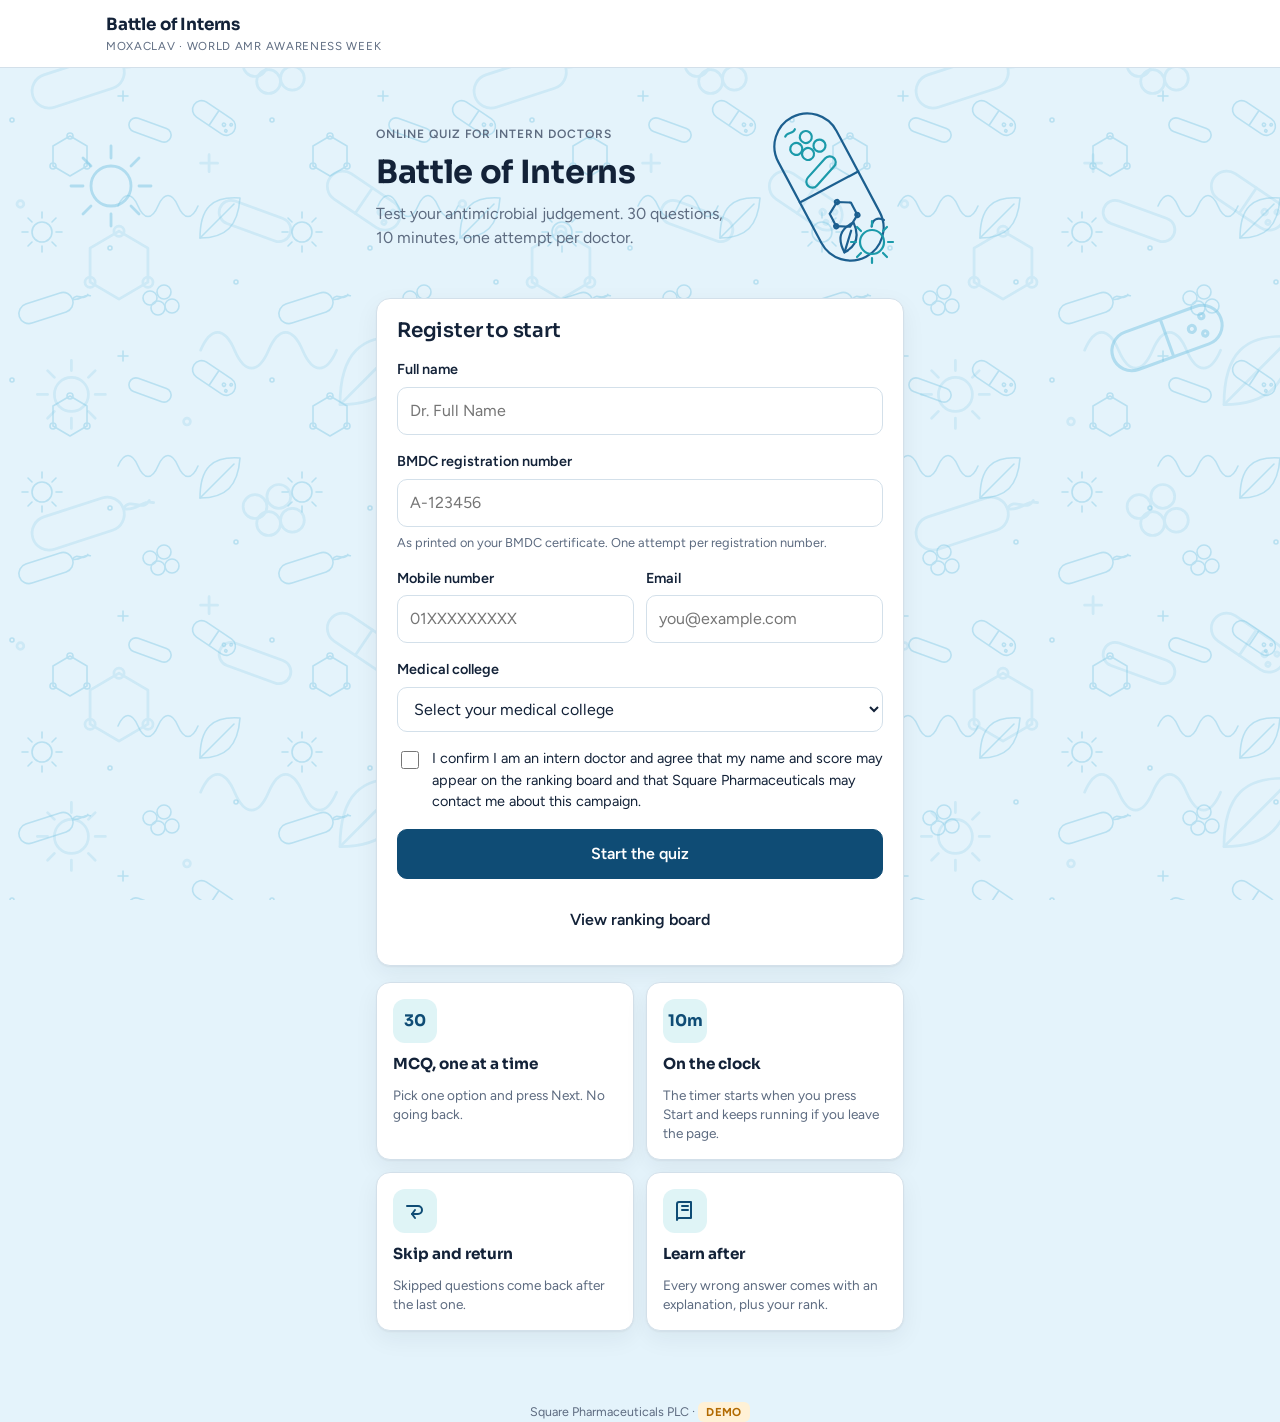
==== commit 0374b9c2: "Welcome screen: registration first, four rule tiles; fix Other college box staying visible Co-Author" ====
--- a/index.html
+++ b/index.html
@@ -51,6 +51,7 @@
 }
 
 * { box-sizing: border-box; }
+[hidden] { display: none !important; }
 html, body { height: 100%; }
 body {
   margin: 0; background: var(--bg); color: var(--fg);
@@ -177,9 +178,13 @@
 .hero-art { width: 150px; max-width: 100%; color: var(--art-2); justify-self: end; }
 .hero-art .acc { color: var(--accent); }
 @media (max-width: 480px) { .hero { grid-template-columns: 1fr 104px; } .hero-art { width: 104px; } .hero h1 { font-size: 1.7rem; } }
-.rules { display: grid; gap: 10px; }
-.rule { display: grid; grid-template-columns: 36px 1fr; gap: 12px; align-items: start; font-size: 0.92rem; }
-.rule-ic { width: 36px; height: 36px; border-radius: 10px; background: var(--accent-soft); color: var(--primary); display: grid; place-items: center; font-family: var(--font-display); font-weight: 700; font-size: 0.85rem; }
+.rules { display: grid; grid-template-columns: repeat(2, minmax(0, 1fr)); gap: 12px; }
+.rule { background: var(--surface); border: 1px solid var(--line); border-radius: var(--radius); padding: 16px; display: flex; flex-direction: column; gap: 10px; box-shadow: var(--shadow); }
+.rule b { font-family: var(--font-display); font-size: 0.95rem; }
+.rule p { font-size: 0.85rem; color: var(--muted); line-height: 1.4; }
+.rule-ic { width: 44px; height: 44px; border-radius: 12px; background: var(--accent-soft); color: var(--primary); display: grid; place-items: center; font-family: var(--font-display); font-weight: 700; font-size: 1rem; }
+.rule-ic svg { width: 24px; height: 24px; }
+@media (max-width: 360px) { .rules { grid-template-columns: 1fr; } }
 
 /* Quiz */
 .quiz-head { display: flex; align-items: center; justify-content: space-between; gap: 12px; }
@@ -590,14 +595,6 @@
             </div>
             ${HERO_ART}
           </div>
-          <div class="card stack">
-            <div class="rules">
-              <div class="rule"><div class="rule-ic">${settings.questionCount}</div><div><b>MCQ, one at a time</b><br><span class="muted small">Pick one option and press Next. You cannot go back.</span></div></div>
-              <div class="rule"><div class="rule-ic">${Math.round(settings.durationSec / 60)}m</div><div><b>Timed</b><br><span class="muted small">The clock starts when you press Start and runs even if you leave the page.</span></div></div>
-              <div class="rule"><div class="rule-ic">&#8631;</div><div><b>Skip and return</b><br><span class="muted small">Skipped questions come back after you reach the end.</span></div></div>
-              <div class="rule"><div class="rule-ic">&#10003;</div><div><b>Learn after</b><br><span class="muted small">Explanations for every wrong answer appear when you finish, with your rank.</span></div></div>
-            </div>
-          </div>
           ${closed ? `<div class="alert warn">${settings.status === "not_started" ? "The quiz has not opened yet." : "Registration for this quiz is closed."} ${settings.leaderboardPublic ? '<a href="#board">See the ranking board</a>.' : ""}</div>` : `
           <form class="card stack" id="regForm" novalidate>
             <h2>Register to start</h2>
@@ -615,6 +612,12 @@
             <button class="btn primary block" type="submit" id="btnStart">Start the quiz</button>
             ${settings.leaderboardPublic ? `<a class="btn ghost block" href="#board">View ranking board</a>` : ""}
           </form>`}
+          <div class="rules">
+            <div class="rule"><div class="rule-ic">${settings.questionCount}</div><b>MCQ, one at a time</b><p>Pick one option and press Next. No going back.</p></div>
+            <div class="rule"><div class="rule-ic">${Math.round(settings.durationSec / 60)}m</div><b>On the clock</b><p>The timer starts when you press Start and keeps running if you leave the page.</p></div>
+            <div class="rule"><div class="rule-ic"><svg viewBox="0 0 24 24" fill="none" stroke="currentColor" stroke-width="2" stroke-linecap="round" stroke-linejoin="round"><path d="M4 7h11a4 4 0 0 1 0 8H9"/><path d="M12 11l-3 4 3 4"/></svg></div><b>Skip and return</b><p>Skipped questions come back after the last one.</p></div>
+            <div class="rule"><div class="rule-ic"><svg viewBox="0 0 24 24" fill="none" stroke="currentColor" stroke-width="2" stroke-linecap="round" stroke-linejoin="round"><path d="M4 19V5a2 2 0 0 1 2-2h12v16H6a2 2 0 0 0-2 2z"/><path d="M9 7h6M9 11h6"/></svg></div><b>Learn after</b><p>Every wrong answer comes with an explanation, plus your rank.</p></div>
+          </div>
         </div>`);
       const form = document.getElementById("regForm");
       if (!form) return;
